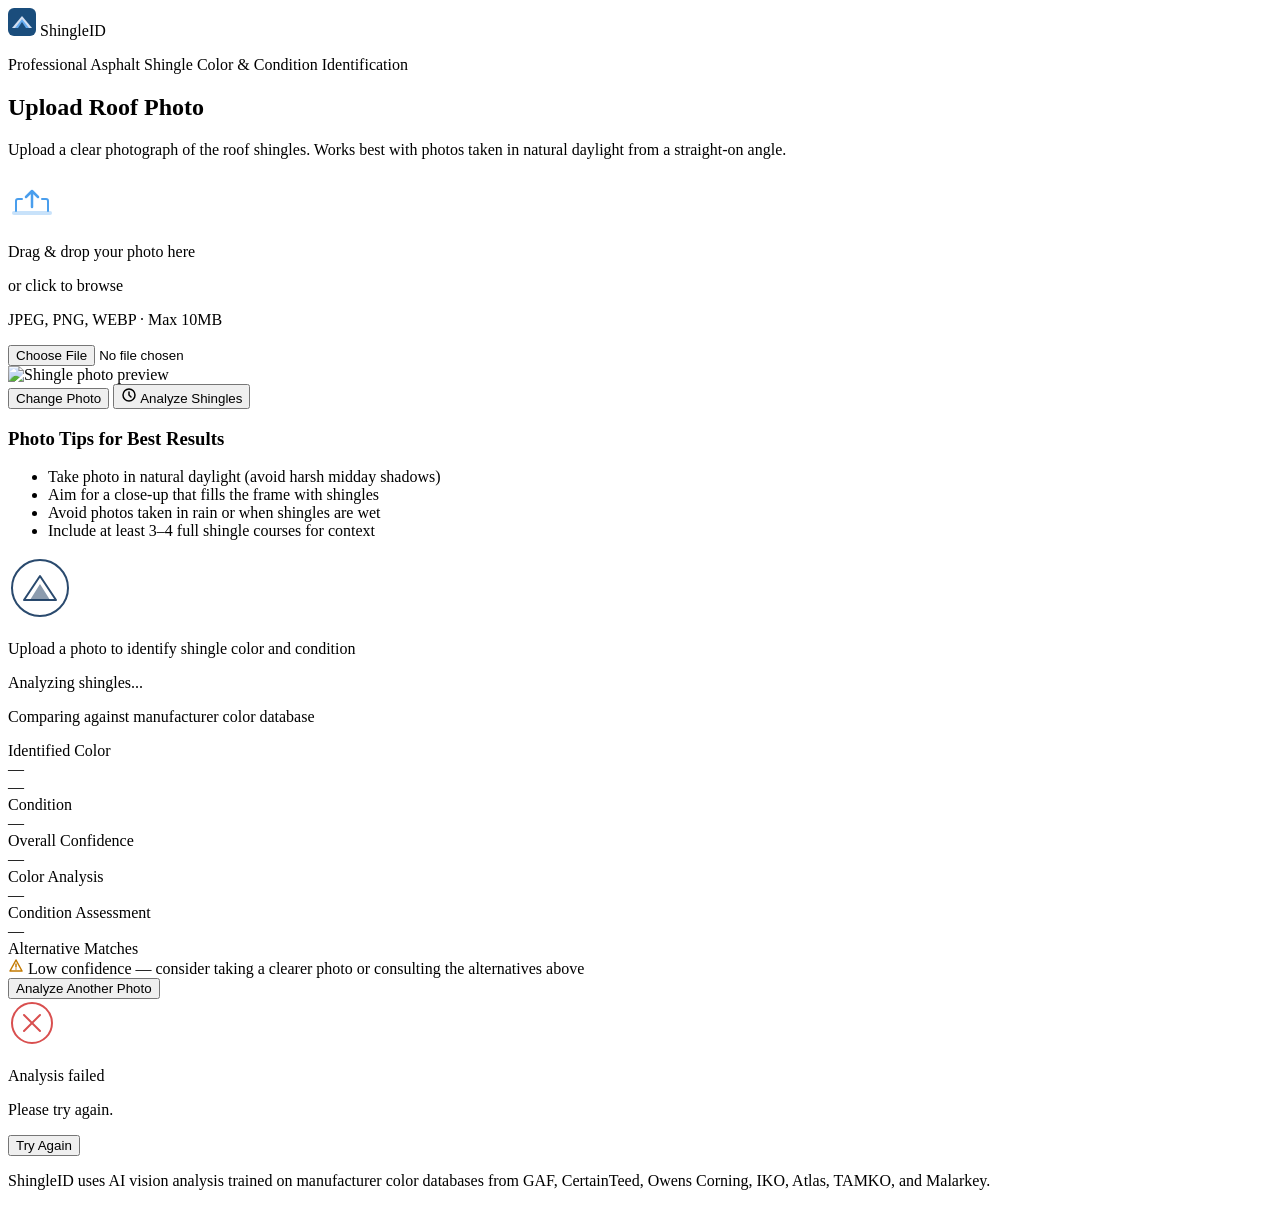
==== frontend/index.html @ bbdcb4d2 "Build ShingleID — asphalt shingle color and condition identification app Full-stack application for " ====
<!DOCTYPE html>
<html lang="en">
<head>
  <meta charset="UTF-8" />
  <meta name="viewport" content="width=device-width, initial-scale=1.0" />
  <title>ShingleID — Asphalt Shingle Identifier</title>
  <link rel="stylesheet" href="/css/main.css" />
  <link rel="stylesheet" href="/css/components.css" />
</head>
<body>
  <header class="header">
    <div class="header__inner">
      <div class="header__logo">
        <svg width="28" height="28" viewBox="0 0 28 28" fill="none" aria-hidden="true">
          <rect width="28" height="28" rx="6" fill="#1a4d7c"/>
          <path d="M4 20L14 8L24 20H4Z" fill="#e8f0fe" opacity="0.9"/>
          <path d="M7 20L14 11L21 20H7Z" fill="#4a9eed" opacity="0.8"/>
          <path d="M10 20L14 14L18 20H10Z" fill="#1a4d7c"/>
        </svg>
        <span>ShingleID</span>
      </div>
      <p class="header__tagline">Professional Asphalt Shingle Color &amp; Condition Identification</p>
    </div>
  </header>

  <main class="main">
    <div class="app-layout">
      <!-- Upload Panel -->
      <section class="panel panel--upload" id="uploadPanel">
        <h2 class="panel__title">Upload Roof Photo</h2>
        <p class="panel__desc">
          Upload a clear photograph of the roof shingles. Works best with photos taken
          in natural daylight from a straight-on angle.
        </p>

        <div class="upload-zone" id="uploadZone" tabindex="0" role="button"
             aria-label="Upload shingle photo — click or drag and drop">
          <div class="upload-zone__icon" aria-hidden="true">
            <svg width="48" height="48" viewBox="0 0 48 48" fill="none">
              <path d="M24 32V16M24 16L18 22M24 16L30 22" stroke="#4a9eed" stroke-width="2.5"
                    stroke-linecap="round" stroke-linejoin="round"/>
              <rect x="4" y="36" width="40" height="4" rx="2" fill="#4a9eed" opacity="0.3"/>
              <path d="M8 36V26a2 2 0 012-2h4M40 36V26a2 2 0 00-2-2h-4"
                    stroke="#4a9eed" stroke-width="2" stroke-linecap="round"/>
            </svg>
          </div>
          <p class="upload-zone__label">Drag &amp; drop your photo here</p>
          <p class="upload-zone__sub">or <span class="upload-zone__link">click to browse</span></p>
          <p class="upload-zone__hint">JPEG, PNG, WEBP · Max 10MB</p>
          <input type="file" id="fileInput" accept="image/jpeg,image/jpg,image/png,image/webp"
                 class="upload-zone__input" aria-hidden="true" tabindex="-1" />
        </div>

        <div class="preview-area hidden" id="previewArea">
          <img id="previewImg" class="preview-image" alt="Shingle photo preview" />
          <div class="preview-actions">
            <button class="btn btn--secondary" id="changeBtn" type="button">Change Photo</button>
            <button class="btn btn--primary" id="analyzeBtn" type="button">
              <svg width="16" height="16" viewBox="0 0 16 16" fill="none" aria-hidden="true">
                <circle cx="8" cy="8" r="6" stroke="currentColor" stroke-width="1.5"/>
                <path d="M8 5v3l2 2" stroke="currentColor" stroke-width="1.5"
                      stroke-linecap="round"/>
              </svg>
              Analyze Shingles
            </button>
          </div>
        </div>

        <div class="tips">
          <h3 class="tips__title">Photo Tips for Best Results</h3>
          <ul class="tips__list">
            <li>Take photo in natural daylight (avoid harsh midday shadows)</li>
            <li>Aim for a close-up that fills the frame with shingles</li>
            <li>Avoid photos taken in rain or when shingles are wet</li>
            <li>Include at least 3–4 full shingle courses for context</li>
          </ul>
        </div>
      </section>

      <!-- Results Panel -->
      <section class="panel panel--results" id="resultsPanel">
        <div class="results-placeholder" id="resultsPlaceholder">
          <div class="placeholder-icon" aria-hidden="true">
            <svg width="64" height="64" viewBox="0 0 64 64" fill="none">
              <circle cx="32" cy="32" r="28" stroke="#2a4a6e" stroke-width="2"/>
              <path d="M16 44L32 20L48 44H16Z" stroke="#2a4a6e" stroke-width="2"
                    stroke-linejoin="round" fill="none"/>
              <path d="M22 44L32 28L42 44H22Z" fill="#1a3a5e" opacity="0.5"/>
            </svg>
          </div>
          <p class="placeholder-text">Upload a photo to identify shingle color and condition</p>
        </div>

        <!-- Loading State -->
        <div class="loading-state hidden" id="loadingState">
          <div class="spinner" aria-label="Analyzing shingles...">
            <div class="spinner__ring"></div>
          </div>
          <p class="loading-text">Analyzing shingles...</p>
          <p class="loading-sub">Comparing against manufacturer color database</p>
        </div>

        <!-- Results Card -->
        <div class="results-card hidden" id="resultsCard">
          <div class="results-header">
            <div class="color-swatch-large" id="colorSwatchLarge"></div>
            <div class="results-primary">
              <div class="color-name-label">Identified Color</div>
              <div class="color-name" id="colorName">—</div>
              <div class="color-meta" id="colorMeta">—</div>
            </div>
          </div>

          <div class="results-grid">
            <div class="result-item">
              <div class="result-item__label">Condition</div>
              <div class="result-item__value">
                <span class="condition-badge" id="conditionBadge">—</span>
              </div>
            </div>

            <div class="result-item">
              <div class="result-item__label">Overall Confidence</div>
              <div class="result-item__value">
                <div class="confidence-bar-wrap">
                  <div class="confidence-bar" id="confidenceBar">
                    <div class="confidence-bar__fill" id="confidenceBarFill"></div>
                  </div>
                  <span class="confidence-pct" id="confidencePct">—</span>
                </div>
              </div>
            </div>
          </div>

          <div class="reasoning-section">
            <div class="reasoning-item">
              <div class="reasoning-item__title">Color Analysis</div>
              <div class="reasoning-item__text" id="colorReasoning">—</div>
            </div>
            <div class="reasoning-item">
              <div class="reasoning-item__title">Condition Assessment</div>
              <div class="reasoning-item__text" id="conditionReasoning">—</div>
            </div>
          </div>

          <div class="alternatives-section hidden" id="alternativesSection">
            <div class="alternatives-title">Alternative Matches</div>
            <div class="alternatives-list" id="alternativesList"></div>
          </div>

          <div class="review-warning hidden" id="reviewWarning">
            <svg width="16" height="16" viewBox="0 0 16 16" fill="none" aria-hidden="true">
              <path d="M8 2L14 13H2L8 2Z" stroke="#c47a00" stroke-width="1.5"
                    stroke-linejoin="round" fill="none"/>
              <path d="M8 6v3" stroke="#c47a00" stroke-width="1.5" stroke-linecap="round"/>
              <circle cx="8" cy="11" r="0.75" fill="#c47a00"/>
            </svg>
            Low confidence — consider taking a clearer photo or consulting the alternatives above
          </div>

          <div class="results-footer">
            <button class="btn btn--secondary btn--full" id="tryAnotherBtn" type="button">
              Analyze Another Photo
            </button>
          </div>
        </div>

        <!-- Error State -->
        <div class="error-state hidden" id="errorState">
          <div class="error-icon" aria-hidden="true">
            <svg width="48" height="48" viewBox="0 0 48 48" fill="none">
              <circle cx="24" cy="24" r="20" stroke="#d94f4f" stroke-width="2"/>
              <path d="M16 16L32 32M32 16L16 32" stroke="#d94f4f" stroke-width="2"
                    stroke-linecap="round"/>
            </svg>
          </div>
          <p class="error-title" id="errorTitle">Analysis failed</p>
          <p class="error-msg" id="errorMsg">Please try again.</p>
          <button class="btn btn--secondary" id="retryBtn" type="button">Try Again</button>
        </div>
      </section>
    </div>
  </main>

  <footer class="footer">
    <p>ShingleID uses AI vision analysis trained on manufacturer color databases from
       GAF, CertainTeed, Owens Corning, IKO, Atlas, TAMKO, and Malarkey.</p>
  </footer>

  <script src="/js/upload.js"></script>
  <script src="/js/api.js"></script>
  <script src="/js/results.js"></script>
  <script src="/js/app.js"></script>
</body>
</html>
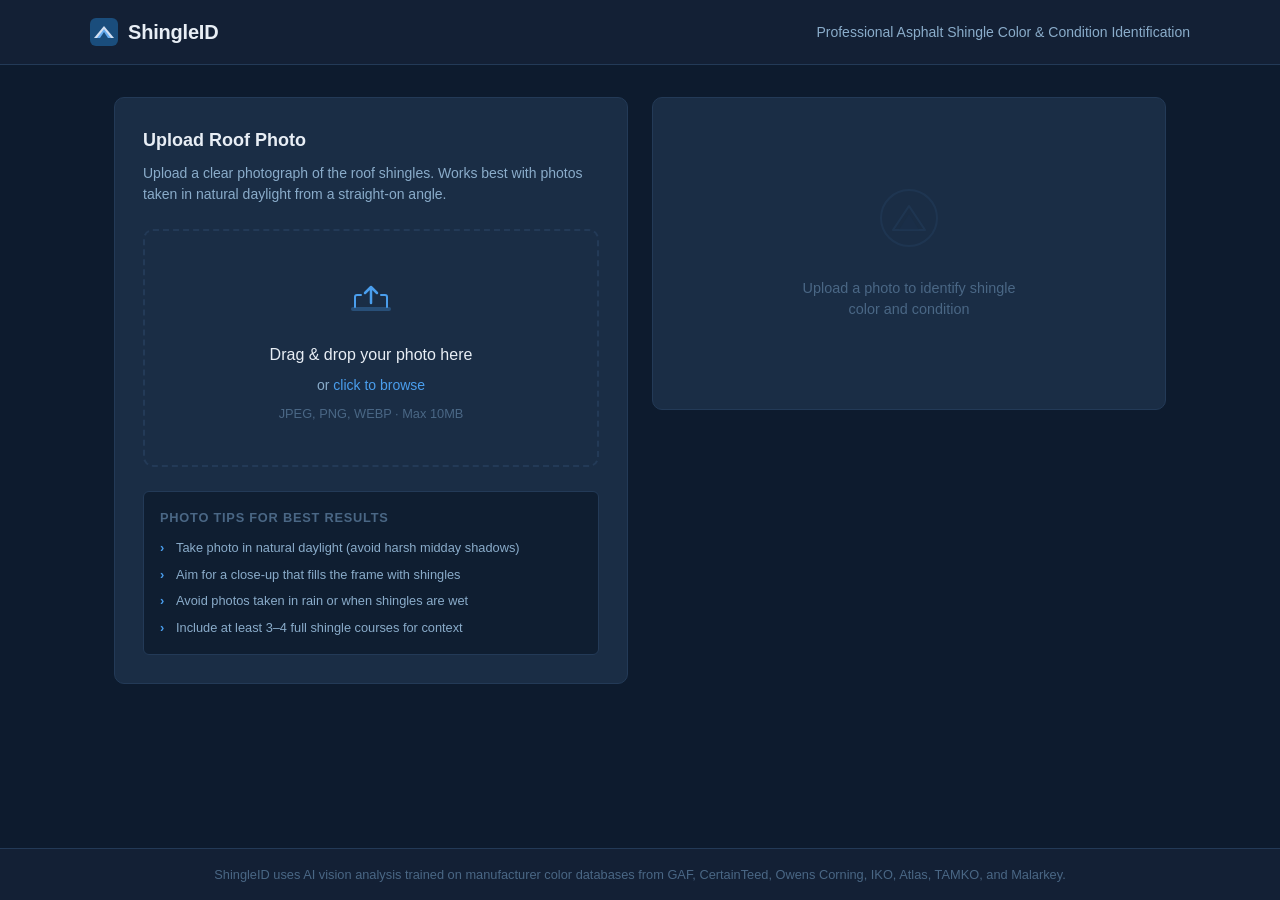
==== commit e1e3cfd3: "Add GitHub Pages deployment and configurable API URL - Add .github/workflows/deploy-pages.yml to aut" ====
--- a/frontend/index.html
+++ b/frontend/index.html
@@ -4,8 +4,8 @@
   <meta charset="UTF-8" />
   <meta name="viewport" content="width=device-width, initial-scale=1.0" />
   <title>ShingleID — Asphalt Shingle Identifier</title>
-  <link rel="stylesheet" href="/css/main.css" />
-  <link rel="stylesheet" href="/css/components.css" />
+  <link rel="stylesheet" href="css/main.css" />
+  <link rel="stylesheet" href="css/components.css" />
 </head>
 <body>
   <header class="header">
@@ -187,9 +187,10 @@
        GAF, CertainTeed, Owens Corning, IKO, Atlas, TAMKO, and Malarkey.</p>
   </footer>
 
-  <script src="/js/upload.js"></script>
-  <script src="/js/api.js"></script>
-  <script src="/js/results.js"></script>
-  <script src="/js/app.js"></script>
+  <script src="js/config.js"></script>
+  <script src="js/upload.js"></script>
+  <script src="js/api.js"></script>
+  <script src="js/results.js"></script>
+  <script src="js/app.js"></script>
 </body>
 </html>
--- a/frontend/css/main.css
+++ b/frontend/css/main.css
@@ -0,0 +1,160 @@
+/* === Reset & Base === */
+*, *::before, *::after { box-sizing: border-box; margin: 0; padding: 0; }
+
+:root {
+  --bg: #0d1b2e;
+  --bg-surface: #132035;
+  --bg-panel: #1a2d45;
+  --bg-input: #0f1e31;
+  --border: #233a57;
+  --border-focus: #4a9eed;
+  --text-primary: #e8eef5;
+  --text-secondary: #8aacca;
+  --text-muted: #4a6785;
+  --accent: #4a9eed;
+  --accent-hover: #6bb5f8;
+  --accent-dark: #1a4d7c;
+  --success: #2ecc71;
+  --warning: #f0a500;
+  --danger: #d94f4f;
+  --radius: 10px;
+  --radius-sm: 6px;
+  --shadow: 0 4px 24px rgba(0,0,0,0.35);
+  --font: -apple-system, BlinkMacSystemFont, 'Segoe UI', Roboto, sans-serif;
+  --transition: 0.18s ease;
+}
+
+html { font-size: 16px; scroll-behavior: smooth; }
+
+body {
+  font-family: var(--font);
+  background: var(--bg);
+  color: var(--text-primary);
+  line-height: 1.6;
+  min-height: 100vh;
+  display: flex;
+  flex-direction: column;
+}
+
+/* === Header === */
+.header {
+  background: var(--bg-surface);
+  border-bottom: 1px solid var(--border);
+  padding: 16px 24px;
+}
+
+.header__inner {
+  max-width: 1100px;
+  margin: 0 auto;
+  display: flex;
+  align-items: center;
+  gap: 20px;
+  flex-wrap: wrap;
+}
+
+.header__logo {
+  display: flex;
+  align-items: center;
+  gap: 10px;
+  font-size: 1.25rem;
+  font-weight: 700;
+  letter-spacing: -0.01em;
+  color: var(--text-primary);
+}
+
+.header__tagline {
+  color: var(--text-secondary);
+  font-size: 0.875rem;
+  margin-left: auto;
+}
+
+/* === Main Layout === */
+.main {
+  flex: 1;
+  padding: 32px 24px;
+  max-width: 1100px;
+  margin: 0 auto;
+  width: 100%;
+}
+
+.app-layout {
+  display: grid;
+  grid-template-columns: 1fr 1fr;
+  gap: 24px;
+  align-items: start;
+}
+
+@media (max-width: 768px) {
+  .app-layout { grid-template-columns: 1fr; }
+  .header__tagline { display: none; }
+}
+
+/* === Panels === */
+.panel {
+  background: var(--bg-panel);
+  border: 1px solid var(--border);
+  border-radius: var(--radius);
+  padding: 28px;
+}
+
+.panel__title {
+  font-size: 1.125rem;
+  font-weight: 600;
+  margin-bottom: 8px;
+  color: var(--text-primary);
+}
+
+.panel__desc {
+  color: var(--text-secondary);
+  font-size: 0.875rem;
+  margin-bottom: 24px;
+  line-height: 1.5;
+}
+
+/* === Buttons === */
+.btn {
+  display: inline-flex;
+  align-items: center;
+  gap: 8px;
+  padding: 10px 20px;
+  border-radius: var(--radius-sm);
+  border: none;
+  font-size: 0.9rem;
+  font-weight: 500;
+  cursor: pointer;
+  transition: background var(--transition), opacity var(--transition);
+  font-family: var(--font);
+  text-decoration: none;
+}
+
+.btn--primary {
+  background: var(--accent);
+  color: #fff;
+}
+
+.btn--primary:hover { background: var(--accent-hover); }
+.btn--primary:disabled { opacity: 0.5; cursor: not-allowed; }
+
+.btn--secondary {
+  background: var(--bg-input);
+  color: var(--text-secondary);
+  border: 1px solid var(--border);
+}
+
+.btn--secondary:hover { border-color: var(--accent); color: var(--text-primary); }
+
+.btn--full { width: 100%; justify-content: center; }
+
+/* === Utilities === */
+.hidden { display: none !important; }
+
+/* === Footer === */
+.footer {
+  background: var(--bg-surface);
+  border-top: 1px solid var(--border);
+  padding: 16px 24px;
+  text-align: center;
+  font-size: 0.8rem;
+  color: var(--text-muted);
+  line-height: 1.5;
+}
--- a/frontend/css/components.css
+++ b/frontend/css/components.css
@@ -0,0 +1,408 @@
+/* === Upload Zone === */
+.upload-zone {
+  border: 2px dashed var(--border);
+  border-radius: var(--radius);
+  padding: 40px 24px;
+  text-align: center;
+  cursor: pointer;
+  transition: border-color var(--transition), background var(--transition);
+  position: relative;
+  outline: none;
+  user-select: none;
+}
+
+.upload-zone:hover,
+.upload-zone:focus,
+.upload-zone.drag-over {
+  border-color: var(--accent);
+  background: rgba(74, 158, 237, 0.04);
+}
+
+.upload-zone__input {
+  position: absolute;
+  inset: 0;
+  opacity: 0;
+  cursor: pointer;
+  width: 100%;
+  height: 100%;
+}
+
+.upload-zone__icon { margin-bottom: 16px; }
+
+.upload-zone__label {
+  font-size: 1rem;
+  font-weight: 500;
+  color: var(--text-primary);
+  margin-bottom: 6px;
+}
+
+.upload-zone__sub {
+  color: var(--text-secondary);
+  font-size: 0.875rem;
+  margin-bottom: 8px;
+}
+
+.upload-zone__link {
+  color: var(--accent);
+  font-weight: 500;
+}
+
+.upload-zone__hint {
+  font-size: 0.8rem;
+  color: var(--text-muted);
+}
+
+/* === Preview Area === */
+.preview-area {
+  display: flex;
+  flex-direction: column;
+  gap: 16px;
+}
+
+.preview-image {
+  width: 100%;
+  max-height: 280px;
+  object-fit: cover;
+  border-radius: var(--radius-sm);
+  border: 1px solid var(--border);
+  display: block;
+}
+
+.preview-actions {
+  display: flex;
+  gap: 12px;
+}
+
+.preview-actions .btn--primary { flex: 1; justify-content: center; }
+
+/* === Tips === */
+.tips {
+  margin-top: 24px;
+  padding: 16px;
+  background: var(--bg-input);
+  border-radius: var(--radius-sm);
+  border: 1px solid var(--border);
+}
+
+.tips__title {
+  font-size: 0.8rem;
+  font-weight: 600;
+  text-transform: uppercase;
+  letter-spacing: 0.06em;
+  color: var(--text-muted);
+  margin-bottom: 10px;
+}
+
+.tips__list {
+  list-style: none;
+  display: flex;
+  flex-direction: column;
+  gap: 6px;
+}
+
+.tips__list li {
+  font-size: 0.8rem;
+  color: var(--text-secondary);
+  padding-left: 16px;
+  position: relative;
+}
+
+.tips__list li::before {
+  content: "›";
+  position: absolute;
+  left: 0;
+  color: var(--accent);
+  font-weight: bold;
+}
+
+/* === Results Placeholder === */
+.results-placeholder {
+  display: flex;
+  flex-direction: column;
+  align-items: center;
+  justify-content: center;
+  padding: 60px 24px;
+  text-align: center;
+  gap: 20px;
+}
+
+.placeholder-icon { opacity: 0.3; }
+
+.placeholder-text {
+  color: var(--text-muted);
+  font-size: 0.9rem;
+  max-width: 240px;
+  line-height: 1.5;
+}
+
+/* === Loading State === */
+.loading-state {
+  display: flex;
+  flex-direction: column;
+  align-items: center;
+  justify-content: center;
+  padding: 60px 24px;
+  gap: 16px;
+  text-align: center;
+}
+
+.spinner {
+  width: 48px;
+  height: 48px;
+  position: relative;
+}
+
+.spinner__ring {
+  width: 100%;
+  height: 100%;
+  border: 3px solid var(--border);
+  border-top-color: var(--accent);
+  border-radius: 50%;
+  animation: spin 0.9s linear infinite;
+}
+
+@keyframes spin { to { transform: rotate(360deg); } }
+
+.loading-text {
+  font-size: 1rem;
+  font-weight: 500;
+  color: var(--text-primary);
+}
+
+.loading-sub {
+  font-size: 0.85rem;
+  color: var(--text-secondary);
+}
+
+/* === Results Card === */
+.results-card { display: flex; flex-direction: column; gap: 20px; }
+
+.results-header {
+  display: flex;
+  align-items: flex-start;
+  gap: 16px;
+}
+
+.color-swatch-large {
+  width: 72px;
+  height: 72px;
+  min-width: 72px;
+  border-radius: var(--radius-sm);
+  border: 2px solid var(--border);
+  background: #555;
+  box-shadow: 0 2px 8px rgba(0,0,0,0.3);
+}
+
+.results-primary { flex: 1; }
+
+.color-name-label {
+  font-size: 0.75rem;
+  text-transform: uppercase;
+  letter-spacing: 0.08em;
+  color: var(--text-muted);
+  margin-bottom: 4px;
+}
+
+.color-name {
+  font-size: 1.5rem;
+  font-weight: 700;
+  color: var(--text-primary);
+  line-height: 1.2;
+  margin-bottom: 6px;
+}
+
+.color-meta {
+  font-size: 0.875rem;
+  color: var(--text-secondary);
+}
+
+/* === Results Grid === */
+.results-grid {
+  display: grid;
+  grid-template-columns: 1fr 1fr;
+  gap: 16px;
+}
+
+@media (max-width: 480px) {
+  .results-grid { grid-template-columns: 1fr; }
+}
+
+.result-item {
+  background: var(--bg-input);
+  border: 1px solid var(--border);
+  border-radius: var(--radius-sm);
+  padding: 12px 14px;
+}
+
+.result-item__label {
+  font-size: 0.75rem;
+  text-transform: uppercase;
+  letter-spacing: 0.06em;
+  color: var(--text-muted);
+  margin-bottom: 6px;
+}
+
+.result-item__value {
+  font-size: 0.9rem;
+  color: var(--text-primary);
+}
+
+/* === Condition Badge === */
+.condition-badge {
+  display: inline-block;
+  padding: 3px 10px;
+  border-radius: 20px;
+  font-size: 0.8rem;
+  font-weight: 600;
+  text-transform: capitalize;
+  letter-spacing: 0.02em;
+}
+
+.condition-badge--new    { background: rgba(46,204,113,0.15); color: #2ecc71; border: 1px solid rgba(46,204,113,0.3); }
+.condition-badge--good   { background: rgba(74,158,237,0.15); color: #4a9eed; border: 1px solid rgba(74,158,237,0.3); }
+.condition-badge--worn   { background: rgba(240,165,0,0.15);  color: #f0a500; border: 1px solid rgba(240,165,0,0.3); }
+.condition-badge--faded  { background: rgba(240,165,0,0.12);  color: #d4900a; border: 1px solid rgba(240,165,0,0.25); }
+.condition-badge--damaged { background: rgba(217,79,79,0.15); color: #d94f4f; border: 1px solid rgba(217,79,79,0.3); }
+
+/* === Confidence Bar === */
+.confidence-bar-wrap {
+  display: flex;
+  align-items: center;
+  gap: 10px;
+}
+
+.confidence-bar {
+  flex: 1;
+  height: 8px;
+  background: var(--border);
+  border-radius: 4px;
+  overflow: hidden;
+}
+
+.confidence-bar__fill {
+  height: 100%;
+  border-radius: 4px;
+  transition: width 0.5s ease, background 0.3s;
+}
+
+.confidence-pct {
+  font-size: 0.85rem;
+  font-weight: 600;
+  color: var(--text-primary);
+  min-width: 36px;
+  text-align: right;
+}
+
+/* === Reasoning === */
+.reasoning-section {
+  display: flex;
+  flex-direction: column;
+  gap: 12px;
+}
+
+.reasoning-item {
+  background: var(--bg-input);
+  border: 1px solid var(--border);
+  border-radius: var(--radius-sm);
+  padding: 12px 14px;
+}
+
+.reasoning-item__title {
+  font-size: 0.75rem;
+  text-transform: uppercase;
+  letter-spacing: 0.06em;
+  color: var(--text-muted);
+  margin-bottom: 6px;
+}
+
+.reasoning-item__text {
+  font-size: 0.875rem;
+  color: var(--text-secondary);
+  line-height: 1.55;
+}
+
+/* === Alternatives === */
+.alternatives-section {
+  display: flex;
+  flex-direction: column;
+  gap: 10px;
+}
+
+.alternatives-title {
+  font-size: 0.75rem;
+  text-transform: uppercase;
+  letter-spacing: 0.06em;
+  color: var(--text-muted);
+}
+
+.alternatives-list {
+  display: flex;
+  flex-wrap: wrap;
+  gap: 8px;
+}
+
+.alt-chip {
+  display: inline-flex;
+  flex-direction: column;
+  padding: 8px 12px;
+  background: var(--bg-input);
+  border: 1px solid var(--border);
+  border-radius: var(--radius-sm);
+  cursor: default;
+  transition: border-color var(--transition);
+}
+
+.alt-chip:hover { border-color: var(--accent); }
+
+.alt-chip__name {
+  font-size: 0.85rem;
+  font-weight: 500;
+  color: var(--text-primary);
+}
+
+.alt-chip__meta {
+  font-size: 0.75rem;
+  color: var(--text-muted);
+}
+
+/* === Review Warning === */
+.review-warning {
+  display: flex;
+  align-items: flex-start;
+  gap: 8px;
+  padding: 12px 14px;
+  background: rgba(240,165,0,0.08);
+  border: 1px solid rgba(240,165,0,0.3);
+  border-radius: var(--radius-sm);
+  font-size: 0.85rem;
+  color: #c47a00;
+  line-height: 1.45;
+}
+
+.review-warning svg { flex-shrink: 0; margin-top: 1px; }
+
+/* === Error State === */
+.error-state {
+  display: flex;
+  flex-direction: column;
+  align-items: center;
+  gap: 14px;
+  padding: 60px 24px;
+  text-align: center;
+}
+
+.error-title {
+  font-size: 1rem;
+  font-weight: 600;
+  color: var(--danger);
+}
+
+.error-msg {
+  font-size: 0.875rem;
+  color: var(--text-secondary);
+  max-width: 280px;
+  line-height: 1.5;
+}
+
+/* === Results Footer === */
+.results-footer { padding-top: 4px; }
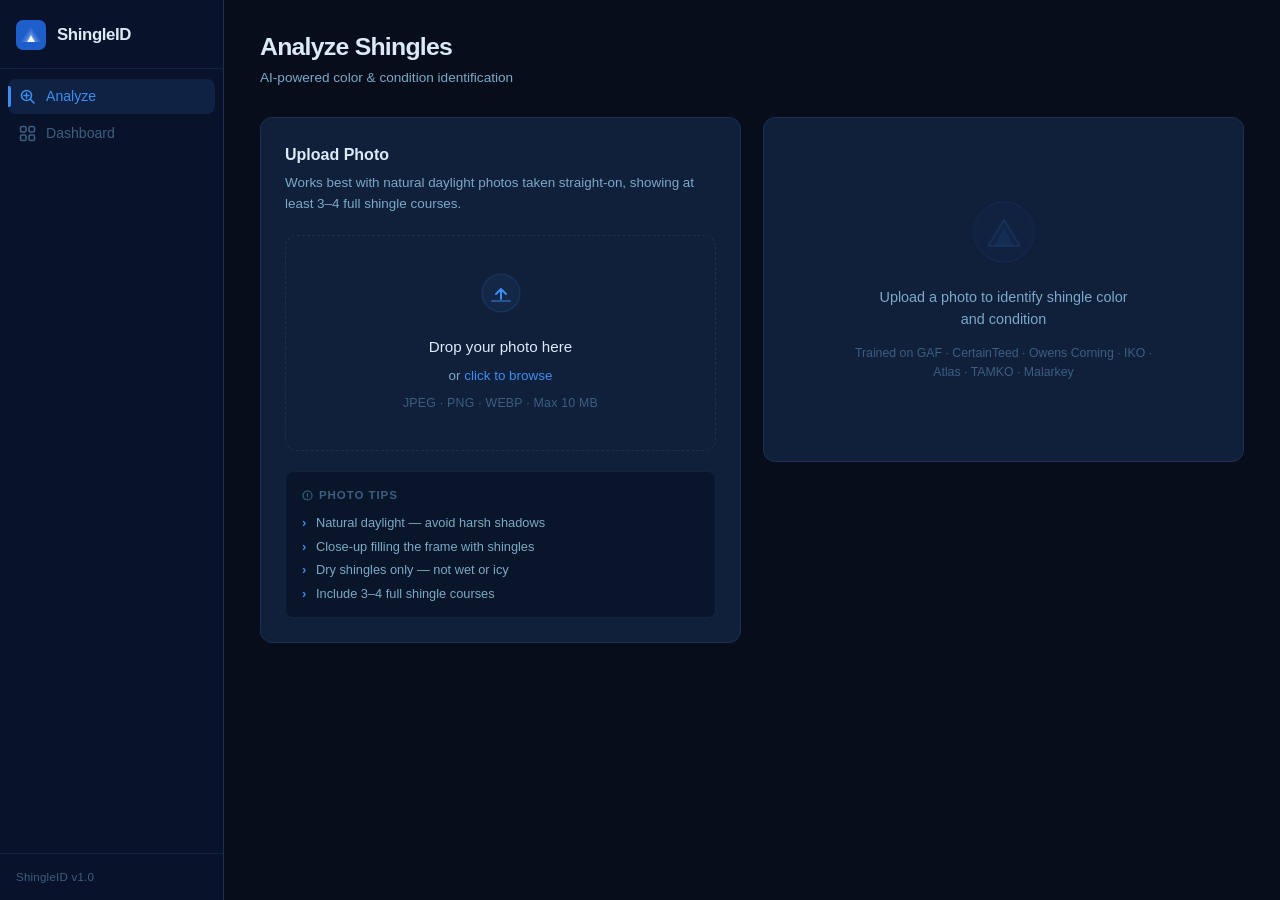
==== commit fb9b1b84: "Add full dashboard with sidebar shell, stats, history, and insights - Complete UI redesign with fixe" ====
--- a/frontend/index.html
+++ b/frontend/index.html
@@ -8,189 +8,389 @@
   <link rel="stylesheet" href="css/components.css" />
 </head>
 <body>
-  <header class="header">
-    <div class="header__inner">
-      <div class="header__logo">
-        <svg width="28" height="28" viewBox="0 0 28 28" fill="none" aria-hidden="true">
-          <rect width="28" height="28" rx="6" fill="#1a4d7c"/>
-          <path d="M4 20L14 8L24 20H4Z" fill="#e8f0fe" opacity="0.9"/>
-          <path d="M7 20L14 11L21 20H7Z" fill="#4a9eed" opacity="0.8"/>
-          <path d="M10 20L14 14L18 20H10Z" fill="#1a4d7c"/>
+
+  <!-- ═══ SIDEBAR ═══ -->
+  <aside class="sidebar" id="sidebar" aria-label="Main navigation">
+    <div class="sidebar__brand">
+      <svg width="30" height="30" viewBox="0 0 30 30" fill="none" aria-hidden="true">
+        <rect width="30" height="30" rx="7" fill="url(#sg)"/>
+        <path d="M5 22L15 7L25 22H5Z" fill="rgba(255,255,255,0.1)"/>
+        <path d="M8 22L15 11L22 22H8Z" fill="rgba(255,255,255,0.18)"/>
+        <path d="M11 22L15 15L19 22H11Z" fill="white" opacity="0.92"/>
+        <defs>
+          <linearGradient id="sg" x1="0" y1="0" x2="30" y2="30">
+            <stop offset="0%" stop-color="#1e5fcc"/>
+            <stop offset="100%" stop-color="#0c357a"/>
+          </linearGradient>
+        </defs>
+      </svg>
+      <span class="sidebar__brand-text">ShingleID</span>
+    </div>
+
+    <nav class="sidebar__nav" role="navigation" aria-label="Views">
+      <button class="nav-item nav-item--active" data-view="analyze" type="button" title="Analyze">
+        <svg class="nav-item__icon" width="17" height="17" viewBox="0 0 17 17" fill="none" aria-hidden="true">
+          <circle cx="7.5" cy="7.5" r="5" stroke="currentColor" stroke-width="1.6"/>
+          <path d="M11.5 11.5L15 15" stroke="currentColor" stroke-width="1.6" stroke-linecap="round"/>
+          <path d="M7.5 5v5M5 7.5h5" stroke="currentColor" stroke-width="1.4" stroke-linecap="round"/>
         </svg>
-        <span>ShingleID</span>
+        <span class="nav-item__label">Analyze</span>
+      </button>
+      <button class="nav-item" data-view="dashboard" type="button" title="Dashboard">
+        <svg class="nav-item__icon" width="17" height="17" viewBox="0 0 17 17" fill="none" aria-hidden="true">
+          <rect x="1.5" y="1.5" width="5.5" height="5.5" rx="1.5" stroke="currentColor" stroke-width="1.6"/>
+          <rect x="10" y="1.5" width="5.5" height="5.5" rx="1.5" stroke="currentColor" stroke-width="1.6"/>
+          <rect x="1.5" y="10" width="5.5" height="5.5" rx="1.5" stroke="currentColor" stroke-width="1.6"/>
+          <rect x="10" y="10" width="5.5" height="5.5" rx="1.5" stroke="currentColor" stroke-width="1.6"/>
+        </svg>
+        <span class="nav-item__label">Dashboard</span>
+      </button>
+    </nav>
+
+    <div class="sidebar__spacer"></div>
+
+    <div class="sidebar__footer">
+      <div class="sidebar__version">ShingleID v1.0</div>
+    </div>
+  </aside>
+
+  <!-- Mobile overlay -->
+  <div class="sidebar-overlay hidden" id="sidebarOverlay" aria-hidden="true"></div>
+
+  <!-- ═══ SHELL ═══ -->
+  <div class="shell">
+
+    <!-- Mobile topbar -->
+    <header class="topbar" aria-label="Mobile header">
+      <button class="topbar__menu" id="menuToggle" type="button" aria-label="Open menu">
+        <svg width="19" height="19" viewBox="0 0 19 19" fill="none" aria-hidden="true">
+          <path d="M2.5 4.5h14M2.5 9.5h14M2.5 14.5h14" stroke="currentColor" stroke-width="1.7" stroke-linecap="round"/>
+        </svg>
+      </button>
+      <div class="topbar__brand">
+        <svg width="20" height="20" viewBox="0 0 30 30" fill="none" aria-hidden="true">
+          <rect width="30" height="30" rx="7" fill="#1e5fcc"/>
+          <path d="M11 22L15 15L19 22H11Z" fill="white"/>
+        </svg>
+        ShingleID
       </div>
-      <p class="header__tagline">Professional Asphalt Shingle Color &amp; Condition Identification</p>
-    </div>
-  </header>
-
-  <main class="main">
-    <div class="app-layout">
-      <!-- Upload Panel -->
-      <section class="panel panel--upload" id="uploadPanel">
-        <h2 class="panel__title">Upload Roof Photo</h2>
-        <p class="panel__desc">
-          Upload a clear photograph of the roof shingles. Works best with photos taken
-          in natural daylight from a straight-on angle.
-        </p>
-
-        <div class="upload-zone" id="uploadZone" tabindex="0" role="button"
-             aria-label="Upload shingle photo — click or drag and drop">
-          <div class="upload-zone__icon" aria-hidden="true">
-            <svg width="48" height="48" viewBox="0 0 48 48" fill="none">
-              <path d="M24 32V16M24 16L18 22M24 16L30 22" stroke="#4a9eed" stroke-width="2.5"
-                    stroke-linecap="round" stroke-linejoin="round"/>
-              <rect x="4" y="36" width="40" height="4" rx="2" fill="#4a9eed" opacity="0.3"/>
-              <path d="M8 36V26a2 2 0 012-2h4M40 36V26a2 2 0 00-2-2h-4"
-                    stroke="#4a9eed" stroke-width="2" stroke-linecap="round"/>
+    </header>
+
+    <!-- ─── MAIN SCROLL AREA ─── -->
+    <main class="main" id="mainScroll">
+
+      <!-- ══ ANALYZE VIEW ══ -->
+      <div class="view" id="viewAnalyze">
+        <div class="view__header">
+          <div>
+            <h1 class="view__title">Analyze Shingles</h1>
+            <p class="view__subtitle">AI-powered color &amp; condition identification</p>
+          </div>
+        </div>
+
+        <div class="app-layout">
+
+          <!-- Upload Panel -->
+          <section class="panel panel--upload" id="uploadPanel">
+            <h2 class="panel__title">Upload Photo</h2>
+            <p class="panel__desc">Works best with natural daylight photos taken straight-on, showing at least 3–4 full shingle courses.</p>
+
+            <div class="upload-zone" id="uploadZone" tabindex="0" role="button"
+                 aria-label="Upload shingle photo — click or drag and drop">
+              <div class="upload-zone__icon" aria-hidden="true">
+                <svg width="42" height="42" viewBox="0 0 42 42" fill="none">
+                  <circle cx="21" cy="21" r="19" fill="rgba(61,142,240,0.07)" stroke="rgba(61,142,240,0.18)" stroke-width="1.2"/>
+                  <path d="M21 27V17M21 17l-5 5M21 17l5 5" stroke="#3d8ef0" stroke-width="2"
+                        stroke-linecap="round" stroke-linejoin="round"/>
+                  <path d="M12 29h18" stroke="#3d8ef0" stroke-width="1.8" stroke-linecap="round" opacity="0.45"/>
+                </svg>
+              </div>
+              <p class="upload-zone__label">Drop your photo here</p>
+              <p class="upload-zone__sub">or <span class="upload-zone__link">click to browse</span></p>
+              <p class="upload-zone__hint">JPEG · PNG · WEBP · Max 10 MB</p>
+              <input type="file" id="fileInput" accept="image/jpeg,image/jpg,image/png,image/webp"
+                     class="upload-zone__input" aria-hidden="true" tabindex="-1" />
+            </div>
+
+            <div class="preview-area hidden" id="previewArea">
+              <div class="preview-wrap">
+                <img id="previewImg" class="preview-image" alt="Shingle photo preview" />
+                <span class="preview-badge">Ready to analyze</span>
+              </div>
+              <div class="preview-actions">
+                <button class="btn btn--ghost" id="changeBtn" type="button">Change Photo</button>
+                <button class="btn btn--primary" id="analyzeBtn" type="button">
+                  <svg width="14" height="14" viewBox="0 0 14 14" fill="none" aria-hidden="true">
+                    <circle cx="6.5" cy="6.5" r="4.5" stroke="currentColor" stroke-width="1.5"/>
+                    <path d="M10 10L13 13" stroke="currentColor" stroke-width="1.5" stroke-linecap="round"/>
+                    <path d="M6.5 4.5v4M4.5 6.5h4" stroke="currentColor" stroke-width="1.3" stroke-linecap="round"/>
+                  </svg>
+                  Analyze Shingles
+                </button>
+              </div>
+            </div>
+
+            <div class="tips">
+              <div class="tips__title">
+                <svg width="11" height="11" viewBox="0 0 11 11" fill="none" aria-hidden="true">
+                  <circle cx="5.5" cy="5.5" r="4.5" stroke="currentColor" stroke-width="1.2"/>
+                  <path d="M5.5 3.5v3" stroke="currentColor" stroke-width="1.2" stroke-linecap="round"/>
+                  <circle cx="5.5" cy="8" r="0.55" fill="currentColor"/>
+                </svg>
+                Photo Tips
+              </div>
+              <ul class="tips__list">
+                <li>Natural daylight — avoid harsh shadows</li>
+                <li>Close-up filling the frame with shingles</li>
+                <li>Dry shingles only — not wet or icy</li>
+                <li>Include 3–4 full shingle courses</li>
+              </ul>
+            </div>
+          </section>
+
+          <!-- Results Panel -->
+          <section class="panel panel--results" id="resultsPanel">
+
+            <!-- Placeholder -->
+            <div class="results-placeholder" id="resultsPlaceholder">
+              <div class="placeholder-graphic" aria-hidden="true">
+                <svg width="68" height="68" viewBox="0 0 68 68" fill="none">
+                  <circle cx="34" cy="34" r="30" fill="rgba(61,142,240,0.05)" stroke="rgba(61,142,240,0.12)" stroke-width="1.5"/>
+                  <path d="M18 48L34 22L50 48H18Z" stroke="rgba(61,142,240,0.25)" stroke-width="1.5"
+                        stroke-linejoin="round" fill="rgba(61,142,240,0.06)"/>
+                  <path d="M24 48L34 30L44 48H24Z" fill="rgba(61,142,240,0.14)"/>
+                </svg>
+              </div>
+              <p class="placeholder-text">Upload a photo to identify shingle color and condition</p>
+              <p class="placeholder-hint">Trained on GAF · CertainTeed · Owens Corning · IKO · Atlas · TAMKO · Malarkey</p>
+            </div>
+
+            <!-- Loading -->
+            <div class="loading-state hidden" id="loadingState">
+              <div class="loading-ring" role="status" aria-label="Analyzing">
+                <svg width="50" height="50" viewBox="0 0 50 50" fill="none">
+                  <circle cx="25" cy="25" r="21" stroke="var(--border)" stroke-width="3"/>
+                  <circle cx="25" cy="25" r="21" stroke="var(--accent)" stroke-width="3"
+                          stroke-linecap="round" stroke-dasharray="132" stroke-dashoffset="99"
+                          class="loading-ring__arc"/>
+                </svg>
+              </div>
+              <p class="loading-text">Analyzing shingles…</p>
+              <p class="loading-sub">Comparing against manufacturer color database</p>
+            </div>
+
+            <!-- Results Card -->
+            <div class="results-card hidden" id="resultsCard">
+              <div class="results-hero">
+                <div class="color-swatch-large" id="colorSwatchLarge"></div>
+                <div class="results-primary">
+                  <div class="color-name-label">Identified Color</div>
+                  <div class="color-name" id="colorName">—</div>
+                  <div class="color-meta" id="colorMeta">—</div>
+                </div>
+              </div>
+
+              <div class="results-grid">
+                <div class="result-item">
+                  <div class="result-item__label">Condition</div>
+                  <div class="result-item__value">
+                    <span class="condition-badge" id="conditionBadge">—</span>
+                  </div>
+                </div>
+                <div class="result-item">
+                  <div class="result-item__label">Confidence</div>
+                  <div class="result-item__value">
+                    <div class="confidence-bar-wrap">
+                      <div class="confidence-bar" id="confidenceBar">
+                        <div class="confidence-bar__fill" id="confidenceBarFill"></div>
+                      </div>
+                      <span class="confidence-pct" id="confidencePct">—</span>
+                    </div>
+                  </div>
+                </div>
+              </div>
+
+              <div class="reasoning-section">
+                <div class="reasoning-item">
+                  <div class="reasoning-item__title">Color Analysis</div>
+                  <div class="reasoning-item__text" id="colorReasoning">—</div>
+                </div>
+                <div class="reasoning-item">
+                  <div class="reasoning-item__title">Condition Assessment</div>
+                  <div class="reasoning-item__text" id="conditionReasoning">—</div>
+                </div>
+              </div>
+
+              <div class="alternatives-section hidden" id="alternativesSection">
+                <div class="alternatives-title">Alternative Matches</div>
+                <div class="alternatives-list" id="alternativesList"></div>
+              </div>
+
+              <div class="review-warning hidden" id="reviewWarning">
+                <svg width="14" height="14" viewBox="0 0 14 14" fill="none" aria-hidden="true">
+                  <path d="M7 1.5L13 12H1L7 1.5Z" stroke="currentColor" stroke-width="1.4" stroke-linejoin="round"/>
+                  <path d="M7 5.5v3" stroke="currentColor" stroke-width="1.4" stroke-linecap="round"/>
+                  <circle cx="7" cy="10" r="0.6" fill="currentColor"/>
+                </svg>
+                Low confidence — consider a clearer photo or review alternatives above
+              </div>
+
+              <div class="results-actions">
+                <button class="btn btn--ghost btn--full" id="tryAnotherBtn" type="button">
+                  Analyze Another Photo
+                </button>
+              </div>
+            </div>
+
+            <!-- Error State -->
+            <div class="error-state hidden" id="errorState">
+              <div class="error-icon" aria-hidden="true">
+                <svg width="44" height="44" viewBox="0 0 44 44" fill="none">
+                  <circle cx="22" cy="22" r="19" fill="rgba(239,68,68,0.07)" stroke="rgba(239,68,68,0.25)" stroke-width="1.5"/>
+                  <path d="M15 15L29 29M29 15L15 29" stroke="#ef4444" stroke-width="2" stroke-linecap="round"/>
+                </svg>
+              </div>
+              <p class="error-title" id="errorTitle">Analysis failed</p>
+              <p class="error-msg" id="errorMsg">Please try again.</p>
+              <button class="btn btn--ghost" id="retryBtn" type="button">Try Again</button>
+            </div>
+
+          </section>
+        </div><!-- /app-layout -->
+      </div><!-- /viewAnalyze -->
+
+
+      <!-- ══ DASHBOARD VIEW ══ -->
+      <div class="view hidden" id="viewDashboard">
+        <div class="view__header">
+          <div>
+            <h1 class="view__title">Dashboard</h1>
+            <p class="view__subtitle">Analysis history and insights</p>
+          </div>
+          <button class="btn btn--ghost btn--sm" id="clearHistoryBtn" type="button">
+            <svg width="12" height="12" viewBox="0 0 12 12" fill="none" aria-hidden="true">
+              <path d="M1.5 3h9M4 3V2h4v1M3.5 3l.5 7h4l.5-7" stroke="currentColor" stroke-width="1.3" stroke-linecap="round" stroke-linejoin="round"/>
             </svg>
-          </div>
-          <p class="upload-zone__label">Drag &amp; drop your photo here</p>
-          <p class="upload-zone__sub">or <span class="upload-zone__link">click to browse</span></p>
-          <p class="upload-zone__hint">JPEG, PNG, WEBP · Max 10MB</p>
-          <input type="file" id="fileInput" accept="image/jpeg,image/jpg,image/png,image/webp"
-                 class="upload-zone__input" aria-hidden="true" tabindex="-1" />
+            Clear History
+          </button>
         </div>
 
-        <div class="preview-area hidden" id="previewArea">
-          <img id="previewImg" class="preview-image" alt="Shingle photo preview" />
-          <div class="preview-actions">
-            <button class="btn btn--secondary" id="changeBtn" type="button">Change Photo</button>
-            <button class="btn btn--primary" id="analyzeBtn" type="button">
-              <svg width="16" height="16" viewBox="0 0 16 16" fill="none" aria-hidden="true">
-                <circle cx="8" cy="8" r="6" stroke="currentColor" stroke-width="1.5"/>
-                <path d="M8 5v3l2 2" stroke="currentColor" stroke-width="1.5"
-                      stroke-linecap="round"/>
+        <!-- Stats -->
+        <div class="stats-grid">
+          <div class="stat-card stat-card--blue">
+            <div class="stat-card__icon">
+              <svg width="17" height="17" viewBox="0 0 17 17" fill="none" aria-hidden="true">
+                <circle cx="8.5" cy="8.5" r="6" stroke="currentColor" stroke-width="1.6"/>
+                <path d="M8.5 5.5V8.5L10.5 10.5" stroke="currentColor" stroke-width="1.5" stroke-linecap="round"/>
               </svg>
-              Analyze Shingles
-            </button>
+            </div>
+            <div class="stat-card__body">
+              <div class="stat-card__value" id="statTotal">0</div>
+              <div class="stat-card__label">Total Analyses</div>
+            </div>
+          </div>
+
+          <div class="stat-card stat-card--green">
+            <div class="stat-card__icon">
+              <svg width="17" height="17" viewBox="0 0 17 17" fill="none" aria-hidden="true">
+                <path d="M2 12L6 8L9 11L15 4.5" stroke="currentColor" stroke-width="1.6" stroke-linecap="round" stroke-linejoin="round"/>
+              </svg>
+            </div>
+            <div class="stat-card__body">
+              <div class="stat-card__value" id="statAvgConf">—</div>
+              <div class="stat-card__label">Avg. Confidence</div>
+            </div>
+          </div>
+
+          <div class="stat-card stat-card--purple">
+            <div class="stat-card__icon">
+              <svg width="17" height="17" viewBox="0 0 17 17" fill="none" aria-hidden="true">
+                <rect x="2" y="4" width="13" height="11" rx="2" stroke="currentColor" stroke-width="1.6"/>
+                <path d="M5 4V2M12 4V2M2 8h13" stroke="currentColor" stroke-width="1.5" stroke-linecap="round"/>
+              </svg>
+            </div>
+            <div class="stat-card__body">
+              <div class="stat-card__value" id="statToday">0</div>
+              <div class="stat-card__label">Today</div>
+            </div>
+          </div>
+
+          <div class="stat-card stat-card--amber">
+            <div class="stat-card__icon">
+              <svg width="17" height="17" viewBox="0 0 17 17" fill="none" aria-hidden="true">
+                <path d="M8.5 1.5l1.7 3.4L14 5.7l-2.75 2.7.65 3.8L8.5 10.5l-3.4 1.7.65-3.8L2.5 5.7l3.8-.8 1.7-3.4Z" stroke="currentColor" stroke-width="1.35" stroke-linejoin="round"/>
+              </svg>
+            </div>
+            <div class="stat-card__body">
+              <div class="stat-card__value stat-card__value--sm" id="statTopMfr">—</div>
+              <div class="stat-card__label">Top Manufacturer</div>
+            </div>
           </div>
         </div>
 
-        <div class="tips">
-          <h3 class="tips__title">Photo Tips for Best Results</h3>
-          <ul class="tips__list">
-            <li>Take photo in natural daylight (avoid harsh midday shadows)</li>
-            <li>Aim for a close-up that fills the frame with shingles</li>
-            <li>Avoid photos taken in rain or when shingles are wet</li>
-            <li>Include at least 3–4 full shingle courses for context</li>
-          </ul>
+        <!-- Dashboard grid: history + insights -->
+        <div class="dashboard-grid">
+
+          <!-- History panel -->
+          <div class="dash-panel">
+            <div class="dash-panel__header">
+              <h2 class="dash-panel__title">Recent Analyses</h2>
+              <span class="dash-panel__badge" id="historyCount">0</span>
+            </div>
+            <div id="historyList" class="history-list">
+              <div class="history-empty">
+                <svg width="38" height="38" viewBox="0 0 38 38" fill="none" aria-hidden="true">
+                  <circle cx="19" cy="19" r="16" stroke="var(--border)" stroke-width="1.5"/>
+                  <path d="M11 27L19 12L27 27H11Z" stroke="var(--border)" stroke-width="1.5" stroke-linejoin="round"/>
+                </svg>
+                <p>No analyses yet</p>
+                <span>Upload a photo to get started</span>
+              </div>
+            </div>
+          </div>
+
+          <!-- Insights panel -->
+          <div class="dash-panel dash-panel--insights">
+
+            <div class="insight-block">
+              <div class="insight-block__header">
+                <span class="insight-block__title">Confidence Trend</span>
+                <span class="insight-block__sub" id="trendLabel">last 20 scans</span>
+              </div>
+              <canvas id="confidenceChart" class="trend-chart" height="72" aria-label="Confidence trend chart"></canvas>
+            </div>
+
+            <div class="insight-block">
+              <div class="insight-block__header">
+                <span class="insight-block__title">Condition Breakdown</span>
+              </div>
+              <div id="conditionBreakdown" class="breakdown-list">
+                <div class="breakdown-empty">No data yet</div>
+              </div>
+            </div>
+
+            <div class="insight-block">
+              <div class="insight-block__header">
+                <span class="insight-block__title">Top Colors</span>
+              </div>
+              <div id="colorBreakdown" class="breakdown-list">
+                <div class="breakdown-empty">No data yet</div>
+              </div>
+            </div>
+
+          </div>
         </div>
-      </section>
-
-      <!-- Results Panel -->
-      <section class="panel panel--results" id="resultsPanel">
-        <div class="results-placeholder" id="resultsPlaceholder">
-          <div class="placeholder-icon" aria-hidden="true">
-            <svg width="64" height="64" viewBox="0 0 64 64" fill="none">
-              <circle cx="32" cy="32" r="28" stroke="#2a4a6e" stroke-width="2"/>
-              <path d="M16 44L32 20L48 44H16Z" stroke="#2a4a6e" stroke-width="2"
-                    stroke-linejoin="round" fill="none"/>
-              <path d="M22 44L32 28L42 44H22Z" fill="#1a3a5e" opacity="0.5"/>
-            </svg>
-          </div>
-          <p class="placeholder-text">Upload a photo to identify shingle color and condition</p>
-        </div>
-
-        <!-- Loading State -->
-        <div class="loading-state hidden" id="loadingState">
-          <div class="spinner" aria-label="Analyzing shingles...">
-            <div class="spinner__ring"></div>
-          </div>
-          <p class="loading-text">Analyzing shingles...</p>
-          <p class="loading-sub">Comparing against manufacturer color database</p>
-        </div>
-
-        <!-- Results Card -->
-        <div class="results-card hidden" id="resultsCard">
-          <div class="results-header">
-            <div class="color-swatch-large" id="colorSwatchLarge"></div>
-            <div class="results-primary">
-              <div class="color-name-label">Identified Color</div>
-              <div class="color-name" id="colorName">—</div>
-              <div class="color-meta" id="colorMeta">—</div>
-            </div>
-          </div>
-
-          <div class="results-grid">
-            <div class="result-item">
-              <div class="result-item__label">Condition</div>
-              <div class="result-item__value">
-                <span class="condition-badge" id="conditionBadge">—</span>
-              </div>
-            </div>
-
-            <div class="result-item">
-              <div class="result-item__label">Overall Confidence</div>
-              <div class="result-item__value">
-                <div class="confidence-bar-wrap">
-                  <div class="confidence-bar" id="confidenceBar">
-                    <div class="confidence-bar__fill" id="confidenceBarFill"></div>
-                  </div>
-                  <span class="confidence-pct" id="confidencePct">—</span>
-                </div>
-              </div>
-            </div>
-          </div>
-
-          <div class="reasoning-section">
-            <div class="reasoning-item">
-              <div class="reasoning-item__title">Color Analysis</div>
-              <div class="reasoning-item__text" id="colorReasoning">—</div>
-            </div>
-            <div class="reasoning-item">
-              <div class="reasoning-item__title">Condition Assessment</div>
-              <div class="reasoning-item__text" id="conditionReasoning">—</div>
-            </div>
-          </div>
-
-          <div class="alternatives-section hidden" id="alternativesSection">
-            <div class="alternatives-title">Alternative Matches</div>
-            <div class="alternatives-list" id="alternativesList"></div>
-          </div>
-
-          <div class="review-warning hidden" id="reviewWarning">
-            <svg width="16" height="16" viewBox="0 0 16 16" fill="none" aria-hidden="true">
-              <path d="M8 2L14 13H2L8 2Z" stroke="#c47a00" stroke-width="1.5"
-                    stroke-linejoin="round" fill="none"/>
-              <path d="M8 6v3" stroke="#c47a00" stroke-width="1.5" stroke-linecap="round"/>
-              <circle cx="8" cy="11" r="0.75" fill="#c47a00"/>
-            </svg>
-            Low confidence — consider taking a clearer photo or consulting the alternatives above
-          </div>
-
-          <div class="results-footer">
-            <button class="btn btn--secondary btn--full" id="tryAnotherBtn" type="button">
-              Analyze Another Photo
-            </button>
-          </div>
-        </div>
-
-        <!-- Error State -->
-        <div class="error-state hidden" id="errorState">
-          <div class="error-icon" aria-hidden="true">
-            <svg width="48" height="48" viewBox="0 0 48 48" fill="none">
-              <circle cx="24" cy="24" r="20" stroke="#d94f4f" stroke-width="2"/>
-              <path d="M16 16L32 32M32 16L16 32" stroke="#d94f4f" stroke-width="2"
-                    stroke-linecap="round"/>
-            </svg>
-          </div>
-          <p class="error-title" id="errorTitle">Analysis failed</p>
-          <p class="error-msg" id="errorMsg">Please try again.</p>
-          <button class="btn btn--secondary" id="retryBtn" type="button">Try Again</button>
-        </div>
-      </section>
-    </div>
-  </main>
-
-  <footer class="footer">
-    <p>ShingleID uses AI vision analysis trained on manufacturer color databases from
-       GAF, CertainTeed, Owens Corning, IKO, Atlas, TAMKO, and Malarkey.</p>
-  </footer>
+      </div><!-- /viewDashboard -->
+
+    </main>
+  </div><!-- /shell -->
 
   <script src="js/config.js"></script>
+  <script src="js/store.js"></script>
   <script src="js/upload.js"></script>
   <script src="js/api.js"></script>
   <script src="js/results.js"></script>
+  <script src="js/dashboard.js"></script>
   <script src="js/app.js"></script>
 </body>
 </html>
--- a/frontend/css/main.css
+++ b/frontend/css/main.css
@@ -1,30 +1,72 @@
-/* === Reset & Base === */
+/* ============================================================
+   ShingleID — main.css
+   Shell layout, design tokens, typography, buttons, utilities
+   ============================================================ */
+
+/* === Reset === */
 *, *::before, *::after { box-sizing: border-box; margin: 0; padding: 0; }
 
+/* === Design Tokens === */
 :root {
-  --bg: #0d1b2e;
-  --bg-surface: #132035;
-  --bg-panel: #1a2d45;
-  --bg-input: #0f1e31;
-  --border: #233a57;
-  --border-focus: #4a9eed;
-  --text-primary: #e8eef5;
-  --text-secondary: #8aacca;
-  --text-muted: #4a6785;
-  --accent: #4a9eed;
-  --accent-hover: #6bb5f8;
-  --accent-dark: #1a4d7c;
-  --success: #2ecc71;
-  --warning: #f0a500;
-  --danger: #d94f4f;
-  --radius: 10px;
-  --radius-sm: 6px;
-  --shadow: 0 4px 24px rgba(0,0,0,0.35);
-  --font: -apple-system, BlinkMacSystemFont, 'Segoe UI', Roboto, sans-serif;
-  --transition: 0.18s ease;
-}
-
-html { font-size: 16px; scroll-behavior: smooth; }
+  /* Backgrounds */
+  --bg:          #070d1a;
+  --bg-sidebar:  #08122a;
+  --bg-surface:  #0c1b35;
+  --bg-panel:    #101f3a;
+  --bg-card:     #0d1b36;
+  --bg-input:    #091528;
+
+  /* Borders */
+  --border:        #1b3052;
+  --border-subtle: #102540;
+  --border-hover:  #2a4e7c;
+
+  /* Text */
+  --text-primary:   #dceaf8;
+  --text-secondary: #7aaac8;
+  --text-muted:     #3c5f80;
+
+  /* Accent */
+  --accent:       #3d8ef0;
+  --accent-light: #5ba6f8;
+  --accent-dark:  #1a4d8c;
+  --accent-glow:  rgba(61, 142, 240, 0.14);
+  --accent-dim:   rgba(61, 142, 240, 0.08);
+
+  /* Status */
+  --green:  #22c55e;
+  --purple: #7c5cfc;
+  --amber:  #f59e0b;
+  --danger: #ef4444;
+
+  /* Card accent vars (overridden per card) */
+  --card-accent: var(--accent);
+
+  /* Dimensions */
+  --sidebar-w:   224px;
+  --topbar-h:    52px;
+
+  /* Shape */
+  --radius:    12px;
+  --radius-sm: 8px;
+  --radius-xs: 5px;
+
+  /* Depth */
+  --shadow-sm: 0 1px 4px rgba(0,0,0,.35);
+  --shadow:    0 6px 28px rgba(0,0,0,.45);
+  --shadow-lg: 0 12px 48px rgba(0,0,0,.55);
+
+  /* Motion */
+  --ease:       cubic-bezier(0.4, 0, 0.2, 1);
+  --transition: 0.17s cubic-bezier(0.4, 0, 0.2, 1);
+  --trans-slow: 0.32s cubic-bezier(0.4, 0, 0.2, 1);
+
+  /* Typography */
+  --font: -apple-system, BlinkMacSystemFont, 'Segoe UI', Roboto, 'Helvetica Neue', sans-serif;
+}
+
+/* === Base === */
+html { font-size: 16px; scroll-behavior: smooth; -webkit-font-smoothing: antialiased; }
 
 body {
   font-family: var(--font);
@@ -33,128 +75,358 @@
   line-height: 1.6;
   min-height: 100vh;
   display: flex;
+  overflow: hidden; /* sidebar + shell scroll separately */
+}
+
+/* === Scrollbar === */
+::-webkit-scrollbar { width: 5px; height: 5px; }
+::-webkit-scrollbar-track { background: transparent; }
+::-webkit-scrollbar-thumb { background: var(--border); border-radius: 10px; }
+::-webkit-scrollbar-thumb:hover { background: var(--border-hover); }
+
+/* ============================================================
+   SIDEBAR
+   ============================================================ */
+.sidebar {
+  width: var(--sidebar-w);
+  min-width: var(--sidebar-w);
+  height: 100vh;
+  background: var(--bg-sidebar);
+  border-right: 1px solid var(--border);
+  display: flex;
   flex-direction: column;
-}
-
-/* === Header === */
-.header {
-  background: var(--bg-surface);
+  position: fixed;
+  left: 0; top: 0; bottom: 0;
+  z-index: 200;
+  transition: transform var(--trans-slow);
+}
+
+/* Brand */
+.sidebar__brand {
+  display: flex;
+  align-items: center;
+  gap: 11px;
+  padding: 20px 16px 18px;
+  border-bottom: 1px solid var(--border-subtle);
+  flex-shrink: 0;
+}
+
+.sidebar__brand-text {
+  font-size: 1.05rem;
+  font-weight: 700;
+  letter-spacing: -0.022em;
+  color: var(--text-primary);
+}
+
+/* Nav */
+.sidebar__nav {
+  display: flex;
+  flex-direction: column;
+  gap: 2px;
+  padding: 10px 8px;
+}
+
+.nav-item {
+  display: flex;
+  align-items: center;
+  gap: 10px;
+  padding: 9px 11px;
+  border-radius: var(--radius-sm);
+  border: none;
+  background: transparent;
+  color: var(--text-muted);
+  font-size: 0.88rem;
+  font-weight: 500;
+  cursor: pointer;
+  transition: all var(--transition);
+  width: 100%;
+  text-align: left;
+  font-family: var(--font);
+  position: relative;
+}
+
+.nav-item:hover {
+  background: var(--accent-dim);
+  color: var(--text-secondary);
+}
+
+.nav-item--active {
+  background: rgba(61, 142, 240, 0.13);
+  color: var(--accent);
+}
+
+.nav-item--active::before {
+  content: '';
+  position: absolute;
+  left: 0; top: 20%; bottom: 20%;
+  width: 3px;
+  background: var(--accent);
+  border-radius: 0 2px 2px 0;
+}
+
+.nav-item__icon { flex-shrink: 0; }
+.nav-item__label { line-height: 1; }
+
+/* Footer */
+.sidebar__spacer { flex: 1; }
+
+.sidebar__footer {
+  padding: 14px 16px;
+  border-top: 1px solid var(--border-subtle);
+}
+
+.sidebar__version {
+  font-size: 0.72rem;
+  color: var(--text-muted);
+  letter-spacing: 0.02em;
+}
+
+/* ============================================================
+   MOBILE OVERLAY
+   ============================================================ */
+.sidebar-overlay {
+  position: fixed;
+  inset: 0;
+  background: rgba(0, 8, 20, 0.72);
+  z-index: 199;
+  backdrop-filter: blur(3px);
+  -webkit-backdrop-filter: blur(3px);
+}
+
+/* ============================================================
+   SHELL
+   ============================================================ */
+.shell {
+  flex: 1;
+  margin-left: var(--sidebar-w);
+  display: flex;
+  flex-direction: column;
+  min-height: 100vh;
+  overflow: hidden;
+}
+
+/* ============================================================
+   MOBILE TOPBAR
+   ============================================================ */
+.topbar {
+  display: none; /* hidden on desktop */
+  align-items: center;
+  gap: 12px;
+  height: var(--topbar-h);
+  padding: 0 16px;
+  background: var(--bg-sidebar);
   border-bottom: 1px solid var(--border);
-  padding: 16px 24px;
-}
-
-.header__inner {
-  max-width: 1100px;
-  margin: 0 auto;
-  display: flex;
-  align-items: center;
-  gap: 20px;
-  flex-wrap: wrap;
-}
-
-.header__logo {
-  display: flex;
-  align-items: center;
-  gap: 10px;
-  font-size: 1.25rem;
+  flex-shrink: 0;
+  position: sticky;
+  top: 0;
+  z-index: 50;
+}
+
+.topbar__menu {
+  background: transparent;
+  border: none;
+  color: var(--text-secondary);
+  cursor: pointer;
+  padding: 5px;
+  display: flex;
+  align-items: center;
+  justify-content: center;
+  border-radius: var(--radius-xs);
+  transition: color var(--transition), background var(--transition);
+}
+
+.topbar__menu:hover { color: var(--text-primary); background: var(--accent-dim); }
+
+.topbar__brand {
+  display: flex;
+  align-items: center;
+  gap: 8px;
+  font-size: 0.95rem;
   font-weight: 700;
-  letter-spacing: -0.01em;
-  color: var(--text-primary);
-}
-
-.header__tagline {
-  color: var(--text-secondary);
-  font-size: 0.875rem;
-  margin-left: auto;
-}
-
-/* === Main Layout === */
+  letter-spacing: -0.015em;
+  color: var(--text-primary);
+}
+
+/* ============================================================
+   MAIN SCROLL AREA
+   ============================================================ */
 .main {
   flex: 1;
-  padding: 32px 24px;
-  max-width: 1100px;
-  margin: 0 auto;
-  width: 100%;
-}
-
-.app-layout {
-  display: grid;
-  grid-template-columns: 1fr 1fr;
-  gap: 24px;
-  align-items: start;
-}
-
-@media (max-width: 768px) {
-  .app-layout { grid-template-columns: 1fr; }
-  .header__tagline { display: none; }
-}
-
-/* === Panels === */
+  overflow-y: auto;
+  overflow-x: hidden;
+}
+
+/* ============================================================
+   VIEWS
+   ============================================================ */
+.view {
+  padding: 32px 36px 56px;
+  animation: viewIn var(--trans-slow) both;
+}
+
+@keyframes viewIn {
+  from { opacity: 0; transform: translateY(8px); }
+  to   { opacity: 1; transform: translateY(0);   }
+}
+
+.view__header {
+  display: flex;
+  align-items: flex-start;
+  justify-content: space-between;
+  gap: 16px;
+  margin-bottom: 28px;
+}
+
+.view__title {
+  font-size: 1.55rem;
+  font-weight: 700;
+  letter-spacing: -0.03em;
+  color: var(--text-primary);
+  line-height: 1.2;
+  margin-bottom: 5px;
+}
+
+.view__subtitle {
+  font-size: 0.85rem;
+  color: var(--text-secondary);
+}
+
+/* ============================================================
+   PANELS (shared)
+   ============================================================ */
 .panel {
   background: var(--bg-panel);
   border: 1px solid var(--border);
   border-radius: var(--radius);
-  padding: 28px;
+  padding: 24px;
 }
 
 .panel__title {
-  font-size: 1.125rem;
+  font-size: 1rem;
   font-weight: 600;
-  margin-bottom: 8px;
-  color: var(--text-primary);
+  color: var(--text-primary);
+  margin-bottom: 6px;
 }
 
 .panel__desc {
+  font-size: 0.84rem;
   color: var(--text-secondary);
-  font-size: 0.875rem;
-  margin-bottom: 24px;
-  line-height: 1.5;
-}
-
-/* === Buttons === */
+  margin-bottom: 20px;
+  line-height: 1.55;
+}
+
+/* ============================================================
+   ANALYZE LAYOUT
+   ============================================================ */
+.app-layout {
+  display: grid;
+  grid-template-columns: 1fr 1fr;
+  gap: 22px;
+  align-items: start;
+}
+
+/* ============================================================
+   BUTTONS
+   ============================================================ */
 .btn {
   display: inline-flex;
   align-items: center;
-  gap: 8px;
-  padding: 10px 20px;
+  gap: 7px;
+  padding: 9px 18px;
   border-radius: var(--radius-sm);
-  border: none;
-  font-size: 0.9rem;
+  border: 1px solid transparent;
+  font-size: 0.875rem;
   font-weight: 500;
   cursor: pointer;
-  transition: background var(--transition), opacity var(--transition);
+  transition: all var(--transition);
   font-family: var(--font);
   text-decoration: none;
+  line-height: 1;
+  white-space: nowrap;
 }
 
 .btn--primary {
   background: var(--accent);
   color: #fff;
-}
-
-.btn--primary:hover { background: var(--accent-hover); }
-.btn--primary:disabled { opacity: 0.5; cursor: not-allowed; }
-
-.btn--secondary {
-  background: var(--bg-input);
+  border-color: var(--accent);
+}
+
+.btn--primary:hover {
+  background: var(--accent-light);
+  border-color: var(--accent-light);
+  box-shadow: 0 0 20px rgba(61, 142, 240, 0.3);
+}
+
+.btn--primary:disabled { opacity: 0.42; cursor: not-allowed; }
+
+.btn--ghost {
+  background: transparent;
   color: var(--text-secondary);
-  border: 1px solid var(--border);
-}
-
-.btn--secondary:hover { border-color: var(--accent); color: var(--text-primary); }
-
+  border-color: var(--border);
+}
+
+.btn--ghost:hover {
+  border-color: var(--accent);
+  color: var(--text-primary);
+  background: var(--accent-dim);
+}
+
+.btn--sm  { padding: 6px 12px; font-size: 0.79rem; }
 .btn--full { width: 100%; justify-content: center; }
 
-/* === Utilities === */
+/* ============================================================
+   UTILITIES
+   ============================================================ */
 .hidden { display: none !important; }
 
-/* === Footer === */
-.footer {
-  background: var(--bg-surface);
-  border-top: 1px solid var(--border);
-  padding: 16px 24px;
-  text-align: center;
-  font-size: 0.8rem;
-  color: var(--text-muted);
-  line-height: 1.5;
-}
+/* ============================================================
+   STATS GRID
+   ============================================================ */
+.stats-grid {
+  display: grid;
+  grid-template-columns: repeat(4, 1fr);
+  gap: 16px;
+  margin-bottom: 24px;
+}
+
+/* ============================================================
+   DASHBOARD GRID
+   ============================================================ */
+.dashboard-grid {
+  display: grid;
+  grid-template-columns: 1fr 360px;
+  gap: 20px;
+  align-items: start;
+}
+
+/* ============================================================
+   RESPONSIVE
+   ============================================================ */
+@media (max-width: 1100px) {
+  .stats-grid { grid-template-columns: repeat(2, 1fr); }
+  .dashboard-grid { grid-template-columns: 1fr; }
+}
+
+@media (max-width: 1024px) {
+  .sidebar {
+    transform: translateX(-100%);
+    box-shadow: none;
+  }
+  .sidebar--open {
+    transform: translateX(0);
+    box-shadow: var(--shadow-lg);
+  }
+  .shell { margin-left: 0; }
+  .topbar { display: flex; }
+  .view { padding: 20px 16px 40px; }
+}
+
+@media (max-width: 768px) {
+  .app-layout { grid-template-columns: 1fr; }
+  .view__header { flex-direction: column; align-items: stretch; }
+  .stats-grid { grid-template-columns: repeat(2, 1fr); }
+}
+
+@media (max-width: 420px) {
+  .stats-grid { grid-template-columns: 1fr; }
+}
--- a/frontend/css/components.css
+++ b/frontend/css/components.css
@@ -1,8 +1,15 @@
-/* === Upload Zone === */
+/* ============================================================
+   ShingleID — components.css
+   Upload, results, stat cards, history, insights, charts
+   ============================================================ */
+
+/* ============================================================
+   UPLOAD ZONE
+   ============================================================ */
 .upload-zone {
-  border: 2px dashed var(--border);
+  border: 1.5px dashed var(--border);
   border-radius: var(--radius);
-  padding: 40px 24px;
+  padding: 36px 20px;
   text-align: center;
   cursor: pointer;
   transition: border-color var(--transition), background var(--transition);
@@ -15,7 +22,12 @@
 .upload-zone:focus,
 .upload-zone.drag-over {
   border-color: var(--accent);
-  background: rgba(74, 158, 237, 0.04);
+  background: var(--accent-dim);
+}
+
+.upload-zone.drag-over {
+  border-style: solid;
+  box-shadow: 0 0 0 3px var(--accent-glow);
 }
 
 .upload-zone__input {
@@ -27,18 +39,18 @@
   height: 100%;
 }
 
-.upload-zone__icon { margin-bottom: 16px; }
+.upload-zone__icon { margin-bottom: 14px; }
 
 .upload-zone__label {
-  font-size: 1rem;
+  font-size: 0.95rem;
   font-weight: 500;
   color: var(--text-primary);
-  margin-bottom: 6px;
+  margin-bottom: 5px;
 }
 
 .upload-zone__sub {
+  font-size: 0.84rem;
   color: var(--text-secondary);
-  font-size: 0.875rem;
   margin-bottom: 8px;
 }
 
@@ -48,47 +60,71 @@
 }
 
 .upload-zone__hint {
-  font-size: 0.8rem;
-  color: var(--text-muted);
-}
-
-/* === Preview Area === */
+  font-size: 0.77rem;
+  color: var(--text-muted);
+  letter-spacing: 0.02em;
+}
+
+/* ============================================================
+   PREVIEW AREA
+   ============================================================ */
 .preview-area {
   display: flex;
   flex-direction: column;
-  gap: 16px;
-}
+  gap: 14px;
+}
+
+.preview-wrap { position: relative; }
 
 .preview-image {
   width: 100%;
-  max-height: 280px;
+  max-height: 260px;
   object-fit: cover;
   border-radius: var(--radius-sm);
   border: 1px solid var(--border);
   display: block;
 }
 
+.preview-badge {
+  position: absolute;
+  bottom: 10px;
+  right: 10px;
+  background: rgba(34, 197, 94, 0.18);
+  border: 1px solid rgba(34, 197, 94, 0.4);
+  color: #22c55e;
+  font-size: 0.73rem;
+  font-weight: 600;
+  padding: 3px 9px;
+  border-radius: 20px;
+  letter-spacing: 0.04em;
+}
+
 .preview-actions {
   display: flex;
-  gap: 12px;
+  gap: 10px;
 }
 
 .preview-actions .btn--primary { flex: 1; justify-content: center; }
 
-/* === Tips === */
+/* ============================================================
+   TIPS
+   ============================================================ */
 .tips {
-  margin-top: 24px;
-  padding: 16px;
+  margin-top: 20px;
+  padding: 14px 16px;
   background: var(--bg-input);
   border-radius: var(--radius-sm);
-  border: 1px solid var(--border);
+  border: 1px solid var(--border-subtle);
 }
 
 .tips__title {
-  font-size: 0.8rem;
+  display: flex;
+  align-items: center;
+  gap: 6px;
+  font-size: 0.72rem;
   font-weight: 600;
   text-transform: uppercase;
-  letter-spacing: 0.06em;
+  letter-spacing: 0.08em;
   color: var(--text-muted);
   margin-bottom: 10px;
 }
@@ -97,14 +133,15 @@
   list-style: none;
   display: flex;
   flex-direction: column;
-  gap: 6px;
+  gap: 5px;
 }
 
 .tips__list li {
   font-size: 0.8rem;
   color: var(--text-secondary);
-  padding-left: 16px;
+  padding-left: 14px;
   position: relative;
+  line-height: 1.45;
 }
 
 .tips__list li::before {
@@ -112,168 +149,194 @@
   position: absolute;
   left: 0;
   color: var(--accent);
-  font-weight: bold;
-}
-
-/* === Results Placeholder === */
+  font-weight: 700;
+}
+
+/* ============================================================
+   RESULTS PLACEHOLDER
+   ============================================================ */
 .results-placeholder {
   display: flex;
   flex-direction: column;
   align-items: center;
   justify-content: center;
-  padding: 60px 24px;
+  padding: 56px 24px;
   text-align: center;
-  gap: 20px;
-}
-
-.placeholder-icon { opacity: 0.3; }
+  gap: 14px;
+}
+
+.placeholder-graphic { opacity: 0.6; }
 
 .placeholder-text {
-  color: var(--text-muted);
+  color: var(--text-secondary);
   font-size: 0.9rem;
-  max-width: 240px;
+  font-weight: 500;
+  max-width: 260px;
   line-height: 1.5;
 }
 
-/* === Loading State === */
+.placeholder-hint {
+  font-size: 0.77rem;
+  color: var(--text-muted);
+  max-width: 300px;
+  line-height: 1.5;
+}
+
+/* ============================================================
+   LOADING STATE
+   ============================================================ */
 .loading-state {
   display: flex;
   flex-direction: column;
   align-items: center;
   justify-content: center;
-  padding: 60px 24px;
-  gap: 16px;
+  padding: 56px 24px;
+  gap: 14px;
   text-align: center;
 }
 
-.spinner {
-  width: 48px;
-  height: 48px;
-  position: relative;
-}
-
-.spinner__ring {
-  width: 100%;
-  height: 100%;
-  border: 3px solid var(--border);
-  border-top-color: var(--accent);
-  border-radius: 50%;
-  animation: spin 0.9s linear infinite;
-}
-
-@keyframes spin { to { transform: rotate(360deg); } }
+.loading-ring { display: flex; }
+
+.loading-ring__arc {
+  animation: spin-arc 1.1s linear infinite;
+  transform-origin: center;
+}
+
+@keyframes spin-arc {
+  to { transform: rotate(360deg); }
+}
 
 .loading-text {
-  font-size: 1rem;
+  font-size: 0.95rem;
   font-weight: 500;
   color: var(--text-primary);
 }
 
 .loading-sub {
-  font-size: 0.85rem;
+  font-size: 0.82rem;
   color: var(--text-secondary);
 }
 
-/* === Results Card === */
-.results-card { display: flex; flex-direction: column; gap: 20px; }
-
-.results-header {
+/* ============================================================
+   RESULTS CARD
+   ============================================================ */
+.results-card {
+  display: flex;
+  flex-direction: column;
+  gap: 18px;
+}
+
+.results-hero {
   display: flex;
   align-items: flex-start;
   gap: 16px;
+  padding-bottom: 18px;
+  border-bottom: 1px solid var(--border-subtle);
 }
 
 .color-swatch-large {
-  width: 72px;
-  height: 72px;
-  min-width: 72px;
+  width: 68px;
+  height: 68px;
+  min-width: 68px;
   border-radius: var(--radius-sm);
-  border: 2px solid var(--border);
-  background: #555;
-  box-shadow: 0 2px 8px rgba(0,0,0,0.3);
-}
-
-.results-primary { flex: 1; }
+  border: 1.5px solid var(--border);
+  background: linear-gradient(135deg, #555, #333);
+  box-shadow: 0 3px 12px rgba(0,0,0,.35), inset 0 1px 0 rgba(255,255,255,.07);
+  transition: background 0.4s ease;
+}
+
+.results-primary { flex: 1; min-width: 0; }
 
 .color-name-label {
-  font-size: 0.75rem;
+  font-size: 0.7rem;
   text-transform: uppercase;
-  letter-spacing: 0.08em;
-  color: var(--text-muted);
-  margin-bottom: 4px;
+  letter-spacing: 0.09em;
+  color: var(--text-muted);
+  margin-bottom: 5px;
 }
 
 .color-name {
-  font-size: 1.5rem;
+  font-size: 1.4rem;
   font-weight: 700;
+  letter-spacing: -0.02em;
   color: var(--text-primary);
   line-height: 1.2;
   margin-bottom: 6px;
+  overflow: hidden;
+  text-overflow: ellipsis;
+  white-space: nowrap;
 }
 
 .color-meta {
-  font-size: 0.875rem;
+  font-size: 0.84rem;
   color: var(--text-secondary);
 }
 
-/* === Results Grid === */
+/* ============================================================
+   RESULTS GRID (condition + confidence)
+   ============================================================ */
 .results-grid {
   display: grid;
   grid-template-columns: 1fr 1fr;
-  gap: 16px;
-}
-
-@media (max-width: 480px) {
+  gap: 12px;
+}
+
+@media (max-width: 520px) {
   .results-grid { grid-template-columns: 1fr; }
 }
 
 .result-item {
   background: var(--bg-input);
-  border: 1px solid var(--border);
+  border: 1px solid var(--border-subtle);
   border-radius: var(--radius-sm);
-  padding: 12px 14px;
+  padding: 11px 14px;
 }
 
 .result-item__label {
-  font-size: 0.75rem;
+  font-size: 0.7rem;
   text-transform: uppercase;
-  letter-spacing: 0.06em;
-  color: var(--text-muted);
-  margin-bottom: 6px;
+  letter-spacing: 0.07em;
+  color: var(--text-muted);
+  margin-bottom: 7px;
 }
 
 .result-item__value {
-  font-size: 0.9rem;
-  color: var(--text-primary);
-}
-
-/* === Condition Badge === */
+  font-size: 0.88rem;
+  color: var(--text-primary);
+}
+
+/* ============================================================
+   CONDITION BADGE
+   ============================================================ */
 .condition-badge {
   display: inline-block;
   padding: 3px 10px;
   border-radius: 20px;
-  font-size: 0.8rem;
+  font-size: 0.78rem;
   font-weight: 600;
   text-transform: capitalize;
-  letter-spacing: 0.02em;
-}
-
-.condition-badge--new    { background: rgba(46,204,113,0.15); color: #2ecc71; border: 1px solid rgba(46,204,113,0.3); }
-.condition-badge--good   { background: rgba(74,158,237,0.15); color: #4a9eed; border: 1px solid rgba(74,158,237,0.3); }
-.condition-badge--worn   { background: rgba(240,165,0,0.15);  color: #f0a500; border: 1px solid rgba(240,165,0,0.3); }
-.condition-badge--faded  { background: rgba(240,165,0,0.12);  color: #d4900a; border: 1px solid rgba(240,165,0,0.25); }
-.condition-badge--damaged { background: rgba(217,79,79,0.15); color: #d94f4f; border: 1px solid rgba(217,79,79,0.3); }
-
-/* === Confidence Bar === */
+  letter-spacing: 0.03em;
+}
+
+.condition-badge--new     { background: rgba(34,197,94,.14);  color: #22c55e; border: 1px solid rgba(34,197,94,.3); }
+.condition-badge--good    { background: rgba(61,142,240,.14); color: #4a9eed; border: 1px solid rgba(61,142,240,.3); }
+.condition-badge--worn    { background: rgba(245,158,11,.14); color: #f59e0b; border: 1px solid rgba(245,158,11,.3); }
+.condition-badge--faded   { background: rgba(245,158,11,.1);  color: #d4900a; border: 1px solid rgba(245,158,11,.25); }
+.condition-badge--damaged { background: rgba(239,68,68,.14);  color: #ef4444; border: 1px solid rgba(239,68,68,.3); }
+.condition-badge--unknown { background: rgba(100,100,120,.14); color: var(--text-muted); border: 1px solid var(--border); }
+
+/* ============================================================
+   CONFIDENCE BAR
+   ============================================================ */
 .confidence-bar-wrap {
   display: flex;
   align-items: center;
-  gap: 10px;
+  gap: 9px;
 }
 
 .confidence-bar {
   flex: 1;
-  height: 8px;
+  height: 7px;
   background: var(--border);
   border-radius: 4px;
   overflow: hidden;
@@ -282,127 +345,486 @@
 .confidence-bar__fill {
   height: 100%;
   border-radius: 4px;
-  transition: width 0.5s ease, background 0.3s;
+  transition: width 0.55s var(--ease), background 0.3s;
 }
 
 .confidence-pct {
-  font-size: 0.85rem;
-  font-weight: 600;
-  color: var(--text-primary);
-  min-width: 36px;
+  font-size: 0.83rem;
+  font-weight: 600;
+  color: var(--text-primary);
+  min-width: 34px;
   text-align: right;
 }
 
-/* === Reasoning === */
+/* ============================================================
+   REASONING
+   ============================================================ */
 .reasoning-section {
   display: flex;
   flex-direction: column;
-  gap: 12px;
+  gap: 10px;
 }
 
 .reasoning-item {
   background: var(--bg-input);
-  border: 1px solid var(--border);
+  border: 1px solid var(--border-subtle);
   border-radius: var(--radius-sm);
-  padding: 12px 14px;
+  padding: 11px 14px;
 }
 
 .reasoning-item__title {
-  font-size: 0.75rem;
+  font-size: 0.7rem;
   text-transform: uppercase;
-  letter-spacing: 0.06em;
-  color: var(--text-muted);
-  margin-bottom: 6px;
+  letter-spacing: 0.07em;
+  color: var(--text-muted);
+  margin-bottom: 5px;
 }
 
 .reasoning-item__text {
-  font-size: 0.875rem;
+  font-size: 0.84rem;
   color: var(--text-secondary);
   line-height: 1.55;
 }
 
-/* === Alternatives === */
+/* ============================================================
+   ALTERNATIVES
+   ============================================================ */
 .alternatives-section {
   display: flex;
   flex-direction: column;
-  gap: 10px;
+  gap: 9px;
 }
 
 .alternatives-title {
-  font-size: 0.75rem;
+  font-size: 0.7rem;
   text-transform: uppercase;
-  letter-spacing: 0.06em;
+  letter-spacing: 0.07em;
   color: var(--text-muted);
 }
 
 .alternatives-list {
   display: flex;
   flex-wrap: wrap;
-  gap: 8px;
+  gap: 7px;
 }
 
 .alt-chip {
   display: inline-flex;
   flex-direction: column;
-  padding: 8px 12px;
+  padding: 7px 12px;
   background: var(--bg-input);
   border: 1px solid var(--border);
   border-radius: var(--radius-sm);
   cursor: default;
-  transition: border-color var(--transition);
-}
-
-.alt-chip:hover { border-color: var(--accent); }
+  transition: border-color var(--transition), background var(--transition);
+  gap: 2px;
+}
+
+.alt-chip:hover { border-color: var(--accent); background: var(--accent-dim); }
 
 .alt-chip__name {
-  font-size: 0.85rem;
+  font-size: 0.83rem;
   font-weight: 500;
   color: var(--text-primary);
 }
 
 .alt-chip__meta {
-  font-size: 0.75rem;
-  color: var(--text-muted);
-}
-
-/* === Review Warning === */
+  font-size: 0.73rem;
+  color: var(--text-muted);
+}
+
+/* ============================================================
+   REVIEW WARNING
+   ============================================================ */
 .review-warning {
   display: flex;
   align-items: flex-start;
   gap: 8px;
-  padding: 12px 14px;
-  background: rgba(240,165,0,0.08);
-  border: 1px solid rgba(240,165,0,0.3);
+  padding: 11px 13px;
+  background: rgba(245, 158, 11, .07);
+  border: 1px solid rgba(245, 158, 11, .28);
   border-radius: var(--radius-sm);
-  font-size: 0.85rem;
-  color: #c47a00;
+  font-size: 0.82rem;
+  color: #d99f0d;
   line-height: 1.45;
 }
 
-.review-warning svg { flex-shrink: 0; margin-top: 1px; }
-
-/* === Error State === */
+.review-warning svg { flex-shrink: 0; margin-top: 1px; color: #d99f0d; }
+
+/* ============================================================
+   RESULTS ACTIONS
+   ============================================================ */
+.results-actions { padding-top: 2px; }
+
+/* ============================================================
+   ERROR STATE
+   ============================================================ */
 .error-state {
   display: flex;
   flex-direction: column;
   align-items: center;
-  gap: 14px;
-  padding: 60px 24px;
+  gap: 12px;
+  padding: 56px 24px;
   text-align: center;
 }
 
 .error-title {
-  font-size: 1rem;
+  font-size: 0.95rem;
   font-weight: 600;
   color: var(--danger);
 }
 
 .error-msg {
-  font-size: 0.875rem;
+  font-size: 0.84rem;
   color: var(--text-secondary);
   max-width: 280px;
   line-height: 1.5;
 }
 
-/* === Results Footer === */
-.results-footer { padding-top: 4px; }
+/* ============================================================
+   STAT CARDS
+   ============================================================ */
+.stat-card {
+  background: var(--bg-panel);
+  border: 1px solid var(--border);
+  border-radius: var(--radius);
+  padding: 18px 20px;
+  display: flex;
+  align-items: center;
+  gap: 15px;
+  position: relative;
+  overflow: hidden;
+  transition: border-color var(--transition), transform var(--transition), box-shadow var(--transition);
+}
+
+.stat-card:hover {
+  border-color: var(--card-accent);
+  transform: translateY(-1px);
+  box-shadow: 0 4px 20px rgba(0,0,0,.3);
+}
+
+/* Top accent line */
+.stat-card::before {
+  content: '';
+  position: absolute;
+  top: 0; left: 0; right: 0;
+  height: 2px;
+  background: var(--card-accent);
+  border-radius: var(--radius) var(--radius) 0 0;
+  opacity: 0.7;
+  transition: opacity var(--transition);
+}
+
+.stat-card:hover::before { opacity: 1; }
+
+/* Subtle glow blob */
+.stat-card::after {
+  content: '';
+  position: absolute;
+  top: -20px; right: -20px;
+  width: 80px; height: 80px;
+  background: var(--card-accent);
+  border-radius: 50%;
+  opacity: 0.04;
+  transition: opacity var(--transition);
+}
+
+.stat-card:hover::after { opacity: 0.08; }
+
+.stat-card--blue   { --card-accent: var(--accent); }
+.stat-card--green  { --card-accent: var(--green); }
+.stat-card--purple { --card-accent: var(--purple); }
+.stat-card--amber  { --card-accent: var(--amber); }
+
+.stat-card__icon {
+  width: 36px;
+  height: 36px;
+  min-width: 36px;
+  border-radius: var(--radius-sm);
+  background: rgba(0,0,0,.2);
+  border: 1px solid rgba(255,255,255,.04);
+  display: flex;
+  align-items: center;
+  justify-content: center;
+  color: var(--card-accent);
+  flex-shrink: 0;
+}
+
+.stat-card__body { flex: 1; min-width: 0; }
+
+.stat-card__value {
+  font-size: 1.65rem;
+  font-weight: 700;
+  letter-spacing: -0.03em;
+  color: var(--text-primary);
+  line-height: 1.1;
+  margin-bottom: 3px;
+}
+
+.stat-card__value--sm {
+  font-size: 1.05rem;
+  letter-spacing: -0.01em;
+}
+
+.stat-card__label {
+  font-size: 0.76rem;
+  color: var(--text-muted);
+  font-weight: 500;
+  text-transform: uppercase;
+  letter-spacing: 0.06em;
+}
+
+/* ============================================================
+   DASH PANEL
+   ============================================================ */
+.dash-panel {
+  background: var(--bg-panel);
+  border: 1px solid var(--border);
+  border-radius: var(--radius);
+  overflow: hidden;
+}
+
+.dash-panel__header {
+  display: flex;
+  align-items: center;
+  justify-content: space-between;
+  padding: 18px 20px 14px;
+  border-bottom: 1px solid var(--border-subtle);
+}
+
+.dash-panel__title {
+  font-size: 0.92rem;
+  font-weight: 600;
+  color: var(--text-primary);
+}
+
+.dash-panel__badge {
+  display: inline-flex;
+  align-items: center;
+  justify-content: center;
+  min-width: 22px;
+  height: 22px;
+  padding: 0 7px;
+  background: var(--accent-dim);
+  color: var(--accent);
+  border-radius: 20px;
+  font-size: 0.73rem;
+  font-weight: 600;
+}
+
+/* ============================================================
+   HISTORY LIST
+   ============================================================ */
+.history-list {
+  max-height: 520px;
+  overflow-y: auto;
+}
+
+.history-empty {
+  display: flex;
+  flex-direction: column;
+  align-items: center;
+  gap: 10px;
+  padding: 48px 24px;
+  text-align: center;
+  opacity: 0.55;
+}
+
+.history-empty p {
+  font-size: 0.9rem;
+  font-weight: 500;
+  color: var(--text-secondary);
+}
+
+.history-empty span {
+  font-size: 0.8rem;
+  color: var(--text-muted);
+}
+
+/* History items */
+.history-item {
+  display: flex;
+  align-items: center;
+  gap: 14px;
+  padding: 13px 18px;
+  border-bottom: 1px solid var(--border-subtle);
+  transition: background var(--transition);
+  cursor: default;
+}
+
+.history-item:last-child { border-bottom: none; }
+
+.history-item:hover { background: rgba(255,255,255,.024); }
+
+/* Animate in */
+.history-item {
+  animation: itemIn 0.25s var(--ease) both;
+}
+
+@keyframes itemIn {
+  from { opacity: 0; transform: translateX(-6px); }
+  to   { opacity: 1; transform: translateX(0); }
+}
+
+.history-item__swatch {
+  width: 38px;
+  height: 38px;
+  min-width: 38px;
+  border-radius: 7px;
+  border: 1px solid rgba(255,255,255,.09);
+  box-shadow: 0 2px 8px rgba(0,0,0,.3);
+  flex-shrink: 0;
+}
+
+.history-item__info {
+  flex: 1;
+  min-width: 0;
+}
+
+.history-item__name {
+  font-size: 0.88rem;
+  font-weight: 600;
+  color: var(--text-primary);
+  overflow: hidden;
+  text-overflow: ellipsis;
+  white-space: nowrap;
+  line-height: 1.3;
+  margin-bottom: 3px;
+}
+
+.history-item__meta {
+  font-size: 0.75rem;
+  color: var(--text-muted);
+  overflow: hidden;
+  text-overflow: ellipsis;
+  white-space: nowrap;
+}
+
+.history-item__right {
+  display: flex;
+  flex-direction: column;
+  align-items: flex-end;
+  gap: 5px;
+  flex-shrink: 0;
+}
+
+.history-item__conf {
+  font-size: 0.82rem;
+  font-weight: 600;
+  color: var(--text-primary);
+}
+
+.history-item__time {
+  font-size: 0.72rem;
+  color: var(--text-muted);
+}
+
+/* Mini confidence bar for history */
+.history-item__bar {
+  width: 52px;
+  height: 4px;
+  background: var(--border);
+  border-radius: 2px;
+  overflow: hidden;
+}
+
+.history-item__bar-fill {
+  height: 100%;
+  border-radius: 2px;
+}
+
+/* ============================================================
+   INSIGHTS PANEL
+   ============================================================ */
+.dash-panel--insights {
+  display: flex;
+  flex-direction: column;
+}
+
+.insight-block {
+  padding: 16px 20px;
+  border-bottom: 1px solid var(--border-subtle);
+}
+
+.insight-block:last-child { border-bottom: none; }
+
+.insight-block__header {
+  display: flex;
+  align-items: center;
+  justify-content: space-between;
+  margin-bottom: 12px;
+}
+
+.insight-block__title {
+  font-size: 0.78rem;
+  font-weight: 600;
+  text-transform: uppercase;
+  letter-spacing: 0.07em;
+  color: var(--text-muted);
+}
+
+.insight-block__sub {
+  font-size: 0.72rem;
+  color: var(--text-muted);
+}
+
+/* ============================================================
+   TREND CHART (canvas)
+   ============================================================ */
+.trend-chart {
+  width: 100%;
+  height: 72px;
+  display: block;
+  border-radius: var(--radius-xs);
+}
+
+/* ============================================================
+   BREAKDOWN BARS
+   ============================================================ */
+.breakdown-list {
+  display: flex;
+  flex-direction: column;
+  gap: 7px;
+}
+
+.breakdown-empty {
+  font-size: 0.8rem;
+  color: var(--text-muted);
+  padding: 4px 0;
+}
+
+.breakdown-row {
+  display: grid;
+  grid-template-columns: 100px 1fr 30px;
+  align-items: center;
+  gap: 10px;
+}
+
+.breakdown-label {
+  font-size: 0.8rem;
+  color: var(--text-secondary);
+  overflow: hidden;
+  text-overflow: ellipsis;
+  white-space: nowrap;
+  text-transform: capitalize;
+}
+
+.breakdown-track {
+  height: 6px;
+  background: var(--border);
+  border-radius: 3px;
+  overflow: hidden;
+}
+
+.breakdown-fill {
+  height: 100%;
+  border-radius: 3px;
+  transition: width 0.6s var(--ease);
+}
+
+.breakdown-count {
+  font-size: 0.75rem;
+  color: var(--text-muted);
+  text-align: right;
+  font-weight: 500;
+}
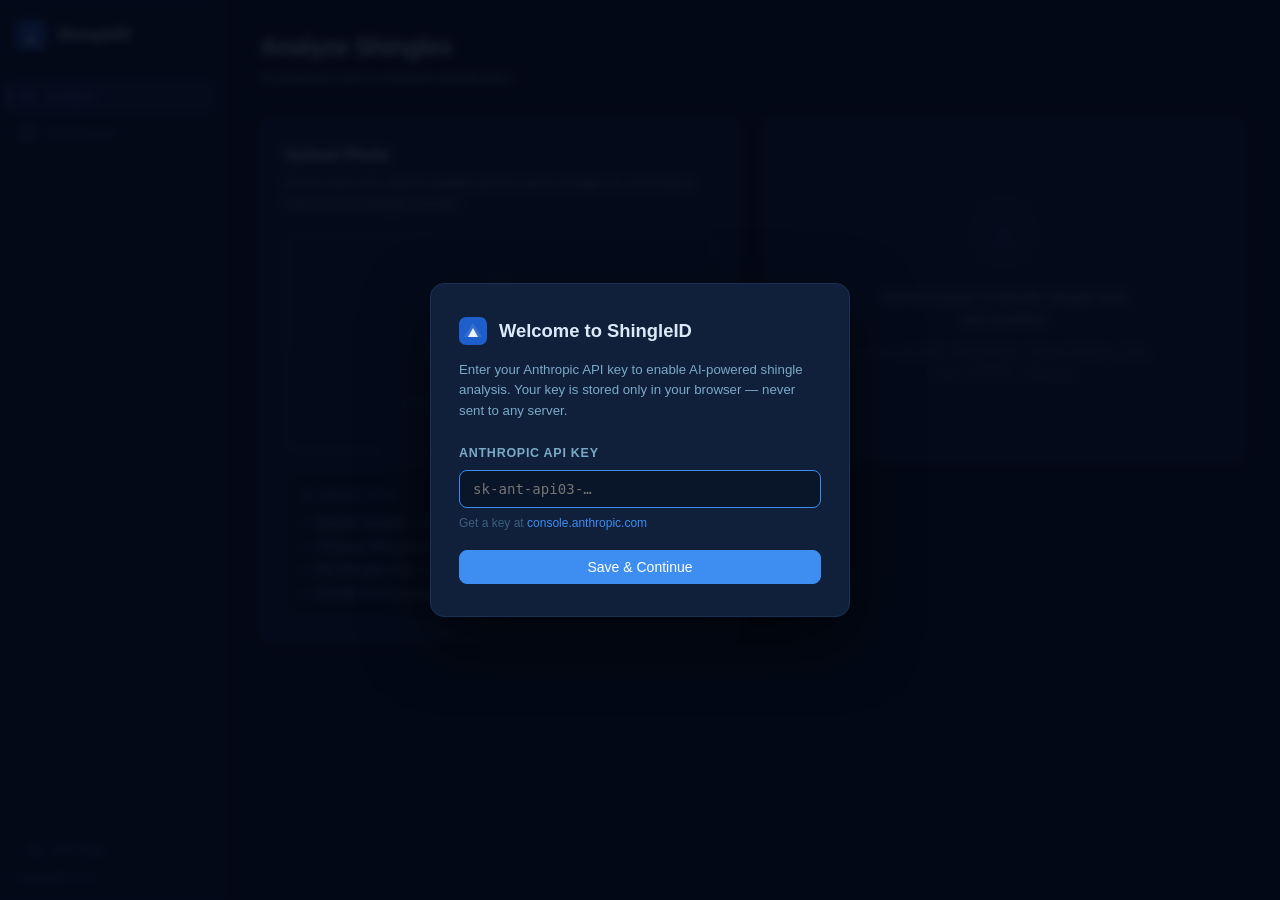
==== commit 7a5145e4: "Wire up live Claude Vision API for GitHub Pages — no backend needed - api.js now calls Anthropic RES" ====
--- a/frontend/index.html
+++ b/frontend/index.html
@@ -50,6 +50,15 @@
     <div class="sidebar__spacer"></div>
 
     <div class="sidebar__footer">
+      <button class="nav-item" id="apiKeyBtn" type="button" title="API Key Settings"
+              onclick="App.showApiKeyModal && App.showApiKeyModal()">
+        <svg class="nav-item__icon" width="17" height="17" viewBox="0 0 17 17" fill="none" aria-hidden="true">
+          <circle cx="7" cy="7" r="4.5" stroke="currentColor" stroke-width="1.5"/>
+          <path d="M10.5 10.5L15 15" stroke="currentColor" stroke-width="1.5" stroke-linecap="round"/>
+          <circle cx="7" cy="7" r="1.5" fill="currentColor" opacity="0.5"/>
+        </svg>
+        <span class="nav-item__label">API Key</span>
+      </button>
       <div class="sidebar__version">ShingleID v1.0</div>
     </div>
   </aside>
@@ -385,6 +394,37 @@
     </main>
   </div><!-- /shell -->
 
+  <!-- API Key Setup Modal -->
+  <div class="modal-backdrop hidden" id="apiKeyModal" role="dialog" aria-modal="true" aria-labelledby="modalTitle">
+    <div class="modal">
+      <div class="modal__header">
+        <svg width="28" height="28" viewBox="0 0 28 28" fill="none" aria-hidden="true">
+          <rect width="28" height="28" rx="7" fill="url(#mk)"/>
+          <path d="M5 20L14 6L23 20H5Z" fill="rgba(255,255,255,0.1)"/>
+          <path d="M9 20L14 11L19 20H9Z" fill="white" opacity="0.9"/>
+          <defs>
+            <linearGradient id="mk" x1="0" y1="0" x2="28" y2="28">
+              <stop offset="0%" stop-color="#1e5fcc"/>
+              <stop offset="100%" stop-color="#0c357a"/>
+            </linearGradient>
+          </defs>
+        </svg>
+        <h2 class="modal__title" id="modalTitle">Welcome to ShingleID</h2>
+      </div>
+      <p class="modal__desc">Enter your Anthropic API key to enable AI-powered shingle analysis. Your key is stored only in your browser — never sent to any server.</p>
+      <div class="modal__field">
+        <label class="modal__label" for="apiKeyInput">Anthropic API Key</label>
+        <input class="modal__input" id="apiKeyInput" type="password"
+               placeholder="sk-ant-api03-…" autocomplete="off" spellcheck="false" />
+        <p class="modal__hint">Get a key at <a href="https://console.anthropic.com/settings/keys" target="_blank" rel="noopener">console.anthropic.com</a></p>
+      </div>
+      <div class="modal__error hidden" id="apiKeyError">Please enter a valid API key.</div>
+      <div class="modal__actions">
+        <button class="btn btn--primary btn--full" id="saveApiKeyBtn" type="button">Save &amp; Continue</button>
+      </div>
+    </div>
+  </div>
+
   <script src="js/config.js"></script>
   <script src="js/store.js"></script>
   <script src="js/upload.js"></script>
--- a/frontend/css/main.css
+++ b/frontend/css/main.css
@@ -430,3 +430,104 @@
 @media (max-width: 420px) {
   .stats-grid { grid-template-columns: 1fr; }
 }
+
+/* ============================================================
+   API KEY MODAL
+   ============================================================ */
+.modal-backdrop {
+  position: fixed;
+  inset: 0;
+  background: rgba(4, 9, 22, 0.88);
+  backdrop-filter: blur(4px);
+  display: flex;
+  align-items: center;
+  justify-content: center;
+  z-index: 1000;
+  padding: 20px;
+}
+
+.modal {
+  background: var(--bg-panel);
+  border: 1px solid var(--border);
+  border-radius: 14px;
+  padding: 32px 28px;
+  width: 100%;
+  max-width: 420px;
+  box-shadow: 0 24px 64px rgba(0,0,0,0.6);
+}
+
+.modal__header {
+  display: flex;
+  align-items: center;
+  gap: 12px;
+  margin-bottom: 14px;
+}
+
+.modal__title {
+  font-size: 1.15rem;
+  font-weight: 700;
+  color: var(--text-primary);
+}
+
+.modal__desc {
+  font-size: 0.83rem;
+  color: var(--text-secondary);
+  line-height: 1.55;
+  margin-bottom: 22px;
+}
+
+.modal__field {
+  margin-bottom: 16px;
+}
+
+.modal__label {
+  display: block;
+  font-size: 0.78rem;
+  font-weight: 600;
+  color: var(--text-secondary);
+  text-transform: uppercase;
+  letter-spacing: 0.06em;
+  margin-bottom: 7px;
+}
+
+.modal__input {
+  width: 100%;
+  background: var(--bg-input);
+  border: 1.5px solid var(--border);
+  border-radius: 8px;
+  padding: 10px 13px;
+  color: var(--text-primary);
+  font-size: 0.88rem;
+  font-family: ui-monospace, 'Fira Code', monospace;
+  outline: none;
+  transition: border-color var(--transition);
+}
+
+.modal__input:focus {
+  border-color: var(--accent);
+}
+
+.modal__hint {
+  font-size: 0.75rem;
+  color: var(--text-muted);
+  margin-top: 6px;
+}
+
+.modal__hint a {
+  color: var(--accent);
+  text-decoration: none;
+}
+
+.modal__hint a:hover {
+  text-decoration: underline;
+}
+
+.modal__error {
+  font-size: 0.8rem;
+  color: #ef4444;
+  margin-bottom: 12px;
+}
+
+.modal__actions {
+  margin-top: 6px;
+}
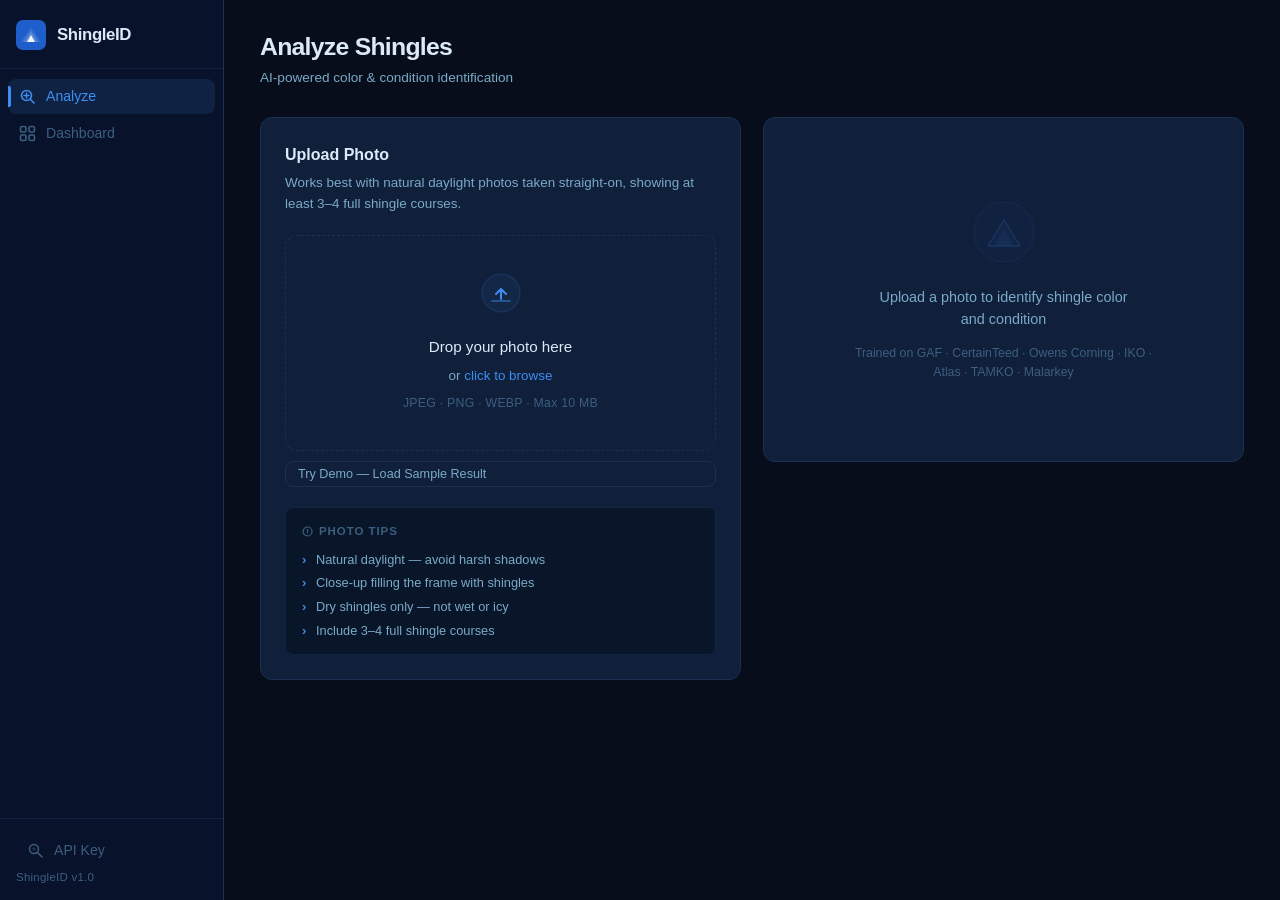
==== commit a6361b69: "Add demo mode — no API key required on entry - Remove startup API key modal; app loads freely on fir" ====
--- a/frontend/index.html
+++ b/frontend/index.html
@@ -119,6 +119,13 @@
               <p class="upload-zone__hint">JPEG · PNG · WEBP · Max 10 MB</p>
               <input type="file" id="fileInput" accept="image/jpeg,image/jpg,image/png,image/webp"
                      class="upload-zone__input" aria-hidden="true" tabindex="-1" />
+            </div>
+
+            <div class="demo-bar" id="demoBar">
+              <button class="btn btn--ghost btn--sm" id="demoBtn" type="button"
+                      style="width:100%;margin-top:10px;">
+                Try Demo — Load Sample Result
+              </button>
             </div>
 
             <div class="preview-area hidden" id="previewArea">
@@ -409,7 +416,7 @@
             </linearGradient>
           </defs>
         </svg>
-        <h2 class="modal__title" id="modalTitle">Welcome to ShingleID</h2>
+        <h2 class="modal__title" id="modalTitle">API Key Required</h2>
       </div>
       <p class="modal__desc">Enter your Anthropic API key to enable AI-powered shingle analysis. Your key is stored only in your browser — never sent to any server.</p>
       <div class="modal__field">
